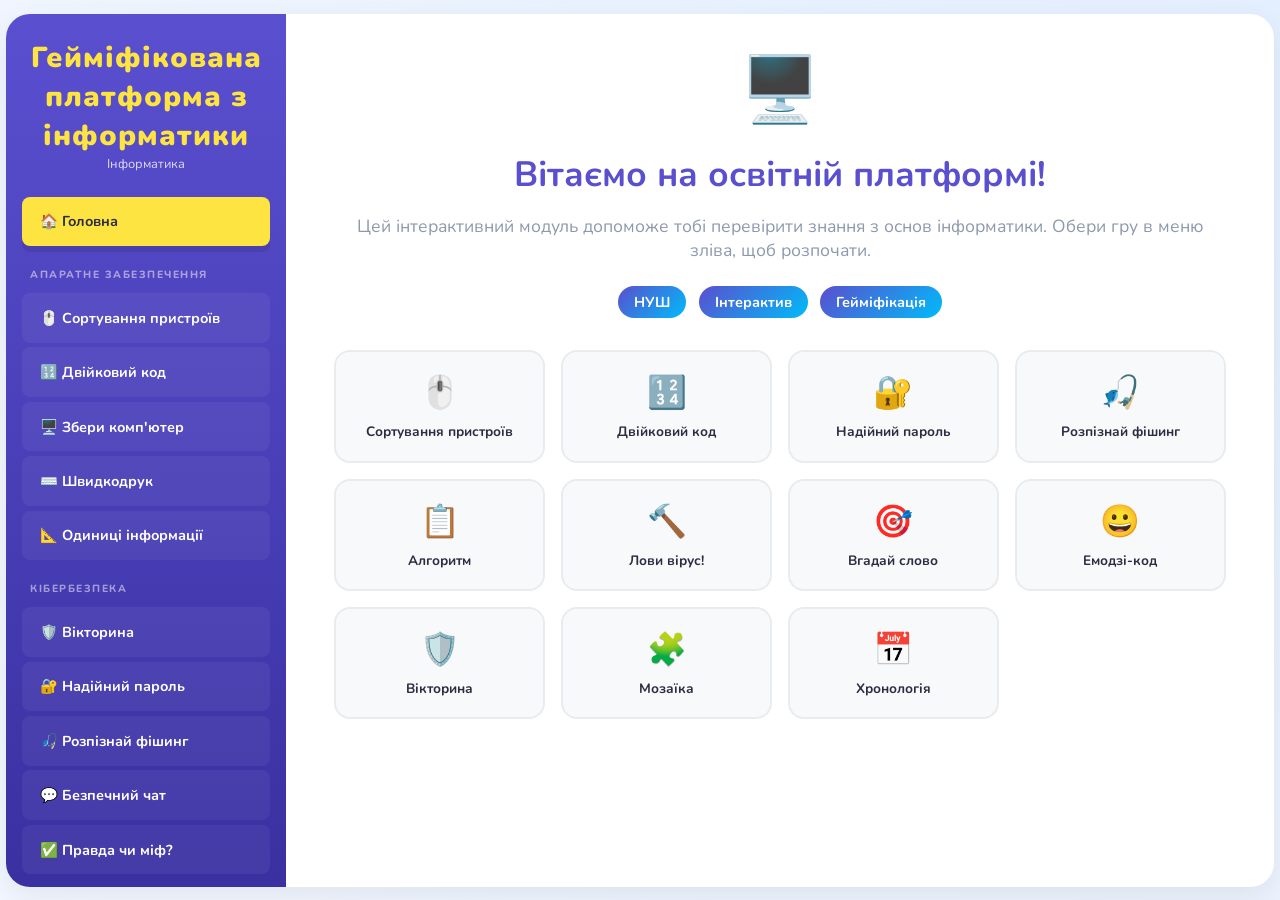
==== game-platform/index.html @ a74879a0 "Add files via upload" ====
<!DOCTYPE html>
<html lang="uk">
<head>
    <meta charset="UTF-8">
    <meta name="viewport" content="width=device-width, initial-scale=1.0">
    <title>CyberEd — Інформатика НУШ</title>
    <link href="https://fonts.googleapis.com/css2?family=Nunito:wght@400;600;700;800;900&display=swap" rel="stylesheet">
    <link rel="stylesheet" href="style.css">
</head>
<body>
    <div class="app-wrapper">
        <aside class="sidebar">
            <div class="branding">
                <h2>Гейміфікована платформа з інформатики</h2>
                <p>Інформатика</p>
            </div>
            <nav class="navigation-menu">
                <button class="nav-btn active" data-target="home-screen">🏠 Головна</button>
                <div class="nav-category">Апаратне забезпечення</div>
                <button class="nav-btn" data-target="game-drag-drop">🖱️ Сортування пристроїв</button>
                <button class="nav-btn" data-target="game-binary">🔢 Двійковий код</button>
                <button class="nav-btn" data-target="game-pc-builder">🖥️ Збери комп'ютер</button>
                <button class="nav-btn" data-target="game-speed-typer">⌨️ Швидкодрук</button>
                <button class="nav-btn" data-target="game-units">📐 Одиниці інформації</button>
                <div class="nav-category">Кібербезпека</div>
                <button class="nav-btn" data-target="game-quiz">🛡️ Вікторина</button>
                <button class="nav-btn" data-target="game-password">🔐 Надійний пароль</button>
                <button class="nav-btn" data-target="game-phishing">🎣 Розпізнай фішинг</button>
                <button class="nav-btn" data-target="game-safe-chat">💬 Безпечний чат</button>
                <button class="nav-btn" data-target="game-true-false">✅ Правда чи міф?</button>
                <div class="nav-category">Алгоритми та мережі</div>
                <button class="nav-btn" data-target="game-memory">🧩 Інформаційна мозаїка</button>
                <button class="nav-btn" data-target="game-algorithm">📋 Алгоритм кроків</button>
                <button class="nav-btn" data-target="game-flowchart">🔀 Блок-схема</button>
                <button class="nav-btn" data-target="game-network">🌐 Топологія мережі</button>
                <div class="nav-category">Різне</div>
                <button class="nav-btn" data-target="game-anagram">🔤 Анаграма</button>
                <button class="nav-btn" data-target="game-guess-image">🖼️ Вгадай по картинці</button>
                <button class="nav-btn" data-target="game-timeline">📅 Хронологія</button>
                <button class="nav-btn" data-target="game-hangman">🎯 Вгадай слово</button>
                <button class="nav-btn" data-target="game-emoji-decode">😀 Емодзі-код</button>
                <button class="nav-btn" data-target="game-whack">🔨 Лови вірус!</button>
            </nav>
        </aside>

        <main class="content-area">

            <!-- ГОЛОВНА -->
            <section id="home-screen" class="game-section active">
                <div class="hero-banner">
                    <div class="hero-icon">🖥️</div>
                    <h1>Вітаємо на освітній платформі!</h1>
                    <p>Цей інтерактивний модуль допоможе тобі перевірити знання з основ інформатики. Обери гру в меню зліва, щоб розпочати.</p>
                    <div class="tags-container">
                        <span class="tech-tag">НУШ</span>
                        <span class="tech-tag">Інтерактив</span>
                        <span class="tech-tag">Гейміфікація</span>
                    </div>
                    <div class="home-grid">
                        <div class="home-card" onclick="navigateTo('game-drag-drop')">🖱️<span>Сортування пристроїв</span></div>
                        <div class="home-card" onclick="navigateTo('game-binary')">🔢<span>Двійковий код</span></div>
                        <div class="home-card" onclick="navigateTo('game-password')">🔐<span>Надійний пароль</span></div>
                        <div class="home-card" onclick="navigateTo('game-phishing')">🎣<span>Розпізнай фішинг</span></div>
                        <div class="home-card" onclick="navigateTo('game-algorithm')">📋<span>Алгоритм</span></div>
                        <div class="home-card" onclick="navigateTo('game-whack')">🔨<span>Лови вірус!</span></div>
                        <div class="home-card" onclick="navigateTo('game-hangman')">🎯<span>Вгадай слово</span></div>
                        <div class="home-card" onclick="navigateTo('game-emoji-decode')">😀<span>Емодзі-код</span></div>
                        <div class="home-card" onclick="navigateTo('game-quiz')">🛡️<span>Вікторина</span></div>
                        <div class="home-card" onclick="navigateTo('game-memory')">🧩<span>Мозаїка</span></div>
                        <div class="home-card" onclick="navigateTo('game-timeline')">📅<span>Хронологія</span></div>
                    </div>
                </div>
            </section>

            <!-- ГРА 1: Drag and Drop -->
            <section id="game-drag-drop" class="game-section">
                <header class="section-header">
                    <h2>🖱️ Сортування пристроїв</h2>
                    <p>Перетягни пристрій у відповідну категорію: введення чи виведення даних.</p>
                </header>
                <div class="drag-workspace">
                    <div class="draggable-items-pool" id="items-pool"></div>
                    <div class="drop-zones-container">
                        <div class="drop-zone" id="input-devices" data-category="input">
                            <h3>📥 Пристрої введення</h3>
                            <div class="drop-target-area"></div>
                        </div>
                        <div class="drop-zone" id="output-devices" data-category="output">
                            <h3>📤 Пристрої виведення</h3>
                            <div class="drop-target-area"></div>
                        </div>
                    </div>
                </div>
                <button id="btn-restart-drag" class="primary-btn">🔄 Почати спочатку</button>
            </section>

            <!-- ГРА 2: Вікторина -->
            <section id="game-quiz" class="game-section">
                <header class="section-header">
                    <h2>🛡️ Кібербезпека та мережевий етикет</h2>
                    <p>Прочитай запитання та обери єдиний правильний варіант відповіді.</p>
                </header>
                <div class="quiz-wrapper">
                    <div class="quiz-progress-bar"><div id="quiz-progress-fill"></div></div>
                    <div id="quiz-question-text" class="question-display"></div>
                    <div id="quiz-options-container" class="options-layout"></div>
                    <footer class="quiz-status-bar">
                        <span id="quiz-score-display">Правильних відповідей: 0 / 4</span>
                        <button id="btn-next-question" class="primary-btn hidden">Наступне →</button>
                    </footer>
                </div>
            </section>

            <!-- ГРА 3: Memory -->
            <section id="game-memory" class="game-section">
                <header class="section-header">
                    <h2>🧩 Інформаційна мозаїка</h2>
                    <p>Знайди логічну пару: поєднай технічний термін із його правильним визначенням.</p>
                </header>
                <div class="memory-grid" id="memory-game-board"></div>
                <footer class="memory-status-bar">
                    <span id="memory-moves-display">Кількість спроб: 0</span>
                    <button id="btn-restart-memory" class="primary-btn">🔀 Перемішати картки</button>
                </footer>
            </section>

            <!-- ГРА 4: Двійковий код -->
            <section id="game-binary" class="game-section">
                <header class="section-header">
                    <h2>🔢 Двійковий код</h2>
                    <p>Переведи число у двійкову систему! Клікай на біти щоб вмикати/вимикати їх.</p>
                </header>
                <div class="binary-game-wrapper">
                    <div class="binary-target-display">
                        Перетвори число <span id="binary-target-num" class="binary-target-value">0</span> у двійковий код:
                    </div>
                    <div class="binary-bits-row" id="binary-bits-row"></div>
                    <div class="binary-current-display">
                        Твоє число: <span id="binary-current-val">0</span>
                    </div>
                    <div id="binary-feedback" class="binary-feedback hidden"></div>
                    <div class="binary-score-row">
                        <span id="binary-score">Рахунок: 0 / 0</span>
                        <button id="btn-check-binary" class="primary-btn">✔ Перевірити</button>
                        <button id="btn-next-binary" class="primary-btn hidden">Наступне →</button>
                    </div>
                </div>
            </section>

            <!-- ГРА 5: Збери ПК -->
            <section id="game-pc-builder" class="game-section">
                <header class="section-header">
                    <h2>🖥️ Збери комп'ютер</h2>
                    <p>Перетягни компоненти у правильні слоти системного блоку.</p>
                </header>
                <div class="pc-builder-wrapper">
                    <div class="pc-parts-pool" id="pc-parts-pool"></div>
                    <div class="pc-case">
                        <div class="pc-case-title">🖥️ Системний блок</div>
                        <div class="pc-slots" id="pc-slots"></div>
                    </div>
                </div>
                <div id="pc-feedback" class="pc-feedback"></div>
                <button id="btn-restart-pc" class="primary-btn">🔄 Скинути</button>
            </section>

            <!-- ГРА 6: Швидкодрук -->
            <section id="game-speed-typer" class="game-section">
                <header class="section-header">
                    <h2>⌨️ Швидкодрук</h2>
                    <p>Набери текст якнайшвидше! Тренуй навички клавіатурного введення.</p>
                </header>
                <div class="typer-wrapper">
                    <div class="typer-stats-row">
                        <div class="typer-stat"><div class="typer-stat-val" id="typer-wpm">0</div><div class="typer-stat-label">слів/хв</div></div>
                        <div class="typer-stat"><div class="typer-stat-val" id="typer-acc">100%</div><div class="typer-stat-label">точність</div></div>
                        <div class="typer-stat"><div class="typer-stat-val" id="typer-time">60</div><div class="typer-stat-label">секунд</div></div>
                    </div>
                    <div id="typer-text-display" class="typer-text-display"></div>
                    <input type="text" id="typer-input" class="typer-input" placeholder="Почни набирати тут..." autocomplete="off" spellcheck="false">
                    <button id="btn-start-typer" class="primary-btn">▶ Почати</button>
                </div>
            </section>

            <!-- ГРА 7: Одиниці інформації -->
            <section id="game-units" class="game-section">
                <header class="section-header">
                    <h2>📐 Одиниці інформації</h2>
                    <p>Вибери правильну відповідь для кожного питання про байти та біти.</p>
                </header>
                <div class="units-wrapper">
                    <div id="units-question" class="question-display"></div>
                    <div id="units-options" class="options-layout"></div>
                    <div class="units-score-row">
                        <span id="units-score">0 / 0</span>
                        <button id="btn-next-units" class="primary-btn hidden">Далі →</button>
                    </div>
                </div>
            </section>

            <!-- ГРА 8: Надійний пароль -->
            <section id="game-password" class="game-section">
                <header class="section-header">
                    <h2>🔐 Надійний пароль</h2>
                    <p>Перевір наскільки надійний пароль і навчись створювати безпечні паролі!</p>
                </header>
                <div class="password-wrapper">
                    <div class="password-input-row">
                        <input type="password" id="password-input" class="password-field" placeholder="Введи пароль для перевірки..." autocomplete="off">
                        <button id="btn-toggle-pass" class="icon-btn">👁️</button>
                    </div>
                    <div class="password-strength-bar"><div id="pass-strength-fill"></div></div>
                    <div id="pass-strength-label" class="pass-strength-label">Введи пароль</div>
                    <div class="password-criteria">
                        <div class="criteria-item" id="crit-length">❌ Мінімум 8 символів</div>
                        <div class="criteria-item" id="crit-upper">❌ Велика літера (A-Z)</div>
                        <div class="criteria-item" id="crit-lower">❌ Мала літера (a-z)</div>
                        <div class="criteria-item" id="crit-digit">❌ Цифра (0-9)</div>
                        <div class="criteria-item" id="crit-special">❌ Спецсимвол (!@#$...)</div>
                    </div>
                    <button id="btn-gen-pass" class="primary-btn">✨ Згенерувати надійний пароль</button>
                    <div id="gen-pass-display" class="gen-pass-display hidden"></div>
                </div>
            </section>

            <!-- ГРА 9: Розпізнай фішинг -->
            <section id="game-phishing" class="game-section">
                <header class="section-header">
                    <h2>🎣 Розпізнай фішинг</h2>
                    <p>Перед тобою листи та повідомлення. Визнач — це безпечно чи фішинг?</p>
                </header>
                <div class="phishing-wrapper">
                    <div class="phishing-email-card" id="phishing-card">
                        <div class="email-header-ui">
                            <div class="email-from" id="phishing-from"></div>
                            <div class="email-subject" id="phishing-subject"></div>
                        </div>
                        <div class="email-body" id="phishing-body"></div>
                    </div>
                    <div class="phishing-buttons">
                        <button class="phishing-btn safe-btn" id="btn-safe">✅ Безпечно</button>
                        <button class="phishing-btn danger-btn" id="btn-phishing-pick">🎣 Фішинг!</button>
                    </div>
                    <div id="phishing-explanation" class="phishing-explanation hidden"></div>
                    <div class="phishing-score-row">
                        <span id="phishing-score">Рахунок: 0 / 0</span>
                        <button id="btn-next-phishing" class="primary-btn hidden">Наступне →</button>
                    </div>
                </div>
            </section>

            <!-- ГРА 10: Безпечний чат -->
            <section id="game-safe-chat" class="game-section">
                <header class="section-header">
                    <h2>💬 Безпечний чат</h2>
                    <p>Незнайомець пише тобі в чаті. Обери правильну відповідь!</p>
                </header>
                <div class="chat-wrapper">
                    <div class="chat-window" id="chat-window"></div>
                    <div id="chat-options" class="chat-options"></div>
                    <div id="chat-feedback" class="chat-feedback hidden"></div>
                    <div class="chat-score-row">
                        <span id="chat-score">Рахунок: 0 / 0</span>
                        <button id="btn-next-chat" class="primary-btn hidden">Далі →</button>
                    </div>
                </div>
            </section>

            <!-- ГРА 11: Правда чи міф -->
            <section id="game-true-false" class="game-section">
                <header class="section-header">
                    <h2>✅ Правда чи міф?</h2>
                    <p>Визнач — це правдиве твердження чи міф про інформатику та інтернет?</p>
                </header>
                <div class="tf-wrapper">
                    <div id="tf-card" class="tf-card">
                        <div id="tf-statement" class="tf-statement"></div>
                    </div>
                    <div class="tf-buttons">
                        <button class="tf-btn truth-btn" id="btn-truth">✅ Правда</button>
                        <button class="tf-btn myth-btn" id="btn-myth">❌ Міф</button>
                    </div>
                    <div id="tf-explanation" class="tf-explanation hidden"></div>
                    <div class="tf-score-row">
                        <span id="tf-score">0 / 0</span>
                        <button id="btn-next-tf" class="primary-btn hidden">Далі →</button>
                    </div>
                </div>
            </section>

            <!-- ГРА 12: Алгоритм кроків -->
            <section id="game-algorithm" class="game-section">
                <header class="section-header">
                    <h2>📋 Алгоритм кроків</h2>
                    <p>Розстав кроки алгоритму у правильному порядку перетягуванням.</p>
                </header>
                <div class="algo-wrapper">
                    <div id="algo-task" class="algo-task"></div>
                    <div id="algo-steps-list" class="algo-steps-list"></div>
                    <div id="algo-feedback" class="algo-feedback hidden"></div>
                    <div class="algo-btn-row">
                        <button id="btn-check-algo" class="primary-btn">🔍 Перевірити</button>
                        <button id="btn-next-algo" class="primary-btn hidden">Далі →</button>
                    </div>
                    <span id="algo-score">Рахунок: 0 / 0</span>
                </div>
            </section>

            <!-- ГРА 13: Блок-схема -->
            <section id="game-flowchart" class="game-section">
                <header class="section-header">
                    <h2>🔀 Блок-схема</h2>
                    <p>Вибери правильну назву для кожного символу блок-схеми.</p>
                </header>
                <div class="flowchart-wrapper">
                    <div id="flowchart-shape-display" class="flowchart-shape-display"></div>
                    <div id="flowchart-options" class="options-layout" style="max-width:600px;margin:0 auto;"></div>
                    <div class="flowchart-score-row">
                        <span id="flowchart-score">0 / 0</span>
                        <button id="btn-next-flowchart" class="primary-btn hidden">Далі →</button>
                    </div>
                </div>
            </section>

            <!-- ГРА 14: Топологія мережі -->
            <section id="game-network" class="game-section">
                <header class="section-header">
                    <h2>🌐 Топологія мережі</h2>
                    <p>Вгадай тип мережевої топології за малюнком.</p>
                </header>
                <div class="network-wrapper">
                    <canvas id="network-canvas" class="network-canvas" width="500" height="280"></canvas>
                    <div id="network-options" class="options-layout" style="max-width:500px;margin:1rem auto;"></div>
                    <div class="network-score-row">
                        <span id="network-score">0 / 0</span>
                        <button id="btn-next-network" class="primary-btn hidden">Далі →</button>
                    </div>
                </div>
            </section>
            <!-- ГРА 17: Анаграма -->
            <section id="game-anagram" class="game-section">
                <header class="section-header">
                    <h2>🔤 Анаграма</h2>
                    <p>Переставте літери щоб утворити правильний термін з інформатики!</p>
                </header>
                <div class="anagram-wrapper">
                    <div id="anagram-hint" class="anagram-hint"></div>
                    <div id="anagram-scrambled" class="anagram-scrambled"></div>
                    <input type="text" id="anagram-input" class="anagram-input" placeholder="Твоя відповідь..." autocomplete="off">
                    <div id="anagram-feedback" class="anagram-feedback hidden"></div>
                    <div class="anagram-btn-row">
                        <button id="btn-check-anagram" class="primary-btn">✔ Перевірити</button>
                        <button id="btn-hint-anagram" class="secondary-btn">💡 Підказка</button>
                        <button id="btn-next-anagram" class="primary-btn hidden">Далі →</button>
                    </div>
                    <span id="anagram-score">Рахунок: 0 / 0</span>
                </div>
            </section>

            <!-- ГРА 18: Вгадай по картинці -->
            <section id="game-guess-image" class="game-section">
                <header class="section-header">
                    <h2>🖼️ Вгадай по картинці</h2>
                    <p>Що зображено? Вибери правильну відповідь!</p>
                </header>
                <div class="guess-image-wrapper">
                    <div id="guess-image-display" class="guess-image-display"></div>
                    <div id="guess-image-options" class="options-layout" style="max-width:600px;margin:1rem auto;"></div>
                    <div id="guess-image-feedback" class="guess-image-feedback hidden"></div>
                    <div class="guess-image-score-row">
                        <span id="guess-image-score">0 / 0</span>
                        <button id="btn-next-guess" class="primary-btn hidden">Далі →</button>
                    </div>
                </div>
            </section>

            <!-- ГРА 19: Хронологія -->
            <section id="game-timeline" class="game-section">
                <header class="section-header">
                    <h2>📅 Хронологія технологій</h2>
                    <p>Розстав технологічні винаходи у хронологічному порядку перетягуванням.</p>
                </header>
                <div class="timeline-wrapper">
                    <p class="timeline-instruction">Перетягни картки у правильний порядок (від найстарішого до найновішого):</p>
                    <div id="timeline-slots" class="timeline-slots"></div>
                    <div id="timeline-feedback" class="timeline-feedback hidden"></div>
                    <div class="timeline-btn-row">
                        <button id="btn-check-timeline" class="primary-btn">🔍 Перевірити</button>
                        <button id="btn-next-timeline" class="primary-btn hidden">Далі →</button>
                    </div>
                    <span id="timeline-score">0 / 0</span>
                </div>
            </section>

            <!-- ГРА 20: Вгадай слово (Hangman) -->
            <section id="game-hangman" class="game-section">
                <header class="section-header">
                    <h2>🎯 Вгадай слово</h2>
                    <p>Вгадай термін з інформатики, натискаючи літери. Маєш 6 спроб!</p>
                </header>
                <div class="hangman-wrapper">
                    <div class="hangman-layout">
                       
                        <div class="hangman-right">
                            <div id="hangman-hint" class="hangman-hint"></div>
                            <div id="hangman-word-display" class="hangman-word-display"></div>
                            <div class="hangman-wrong-label">Невірні літери:</div>
                            <div id="hangman-wrong-letters" class="hangman-wrong-letters"></div>
                            <div id="hangman-keyboard" class="hangman-keyboard"></div>
                            <div id="hangman-status" class="hangman-status hidden"></div>
                            <button id="btn-next-hangman" class="primary-btn hidden">🔄 Нове слово</button>
                        </div>
                    </div>
                </div>
            </section>

            <!-- ГРА 21: Емодзі-код -->
            <section id="game-emoji-decode" class="game-section">
                <header class="section-header">
                    <h2>😀 Емодзі-код</h2>
                    <p>Кожне емодзі — це підказка. Вгадай термін з інформатики!</p>
                </header>
                <div class="emoji-wrapper">
                    <div id="emoji-display" class="emoji-display"></div>
                    <div id="emoji-options" class="options-layout" style="max-width:600px;margin:0 auto;"></div>
                    <div id="emoji-feedback" class="emoji-feedback hidden"></div>
                    <div class="emoji-score-row">
                        <span id="emoji-score">0 / 0</span>
                        <button id="btn-next-emoji" class="primary-btn hidden">Далі →</button>
                    </div>
                </div>
            </section>

            <!-- ГРА 22: Whack-a-Virus -->
            <section id="game-whack" class="game-section">
                <header class="section-header">
                    <h2>🔨 Лови вірус!</h2>
                    <p>Натискай на віруси якнайшвидше, але не чіпай корисні програми!</p>
                </header>
                <div class="whack-wrapper">
                    <div class="whack-stats">
                        <span>⏱ Час: <strong id="whack-time">30</strong>с</span>
                        <span>🎯 Рахунок: <strong id="whack-score">0</strong></span>
                        <span>❌ Промахи: <strong id="whack-misses">0</strong></span>
                    </div>
                    <div class="whack-grid" id="whack-grid"></div>
                    <button id="btn-start-whack" class="primary-btn">▶ Почати гру</button>
                    <div id="whack-result" class="whack-result hidden"></div>
                </div>
            </section>

        </main>
    </div>
    <script src="script.js"></script>
</body>
</html>
---- game-platform/style.css ----
/* =============================================
   БАЗОВІ ЗМІННІ ТА НАЛАШТУВАННЯ
   ============================================= */
:root {
    --color-primary: #5a4fcf;
    --color-secondary: #00bbf9;
    --color-accent: #fee440;
    --color-bg-main: #eef2f5;
    --color-bg-surface: #ffffff;
    --color-text-main: #2b2d42;
    --color-text-muted: #8d99ae;
    --color-success: #00f5d4;
    --color-error: #ff595e;
    --shadow-soft: 0 10px 30px rgba(0, 0, 0, 0.07);
    --shadow-btn: 0 6px 0 rgba(0, 0, 0, 0.1);
    --radius-lg: 24px;
    --radius-md: 16px;
    --radius-sm: 8px;
}

* { margin: 0; padding: 0; box-sizing: border-box; font-family: 'Nunito', sans-serif; }

body {
    background-color: var(--color-bg-main);
    color: var(--color-text-main);
    height: 100vh;
    display: flex;
    justify-content: center;
    align-items: center;
    background-image: radial-gradient(circle at top right, #e3eeff 0%, #f3f7ff 100%);
}

.app-wrapper {
    width: 99%;
    max-width: 1400px;
    height: 97vh;
    background: var(--color-bg-surface);
    border-radius: var(--radius-lg);
    box-shadow: var(--shadow-soft);
    display: flex;
    overflow: hidden;
}

/* =============================================
   SIDEBAR
   ============================================= */
.sidebar {
    width: 280px;
    min-width: 280px;
    background: linear-gradient(180deg, var(--color-primary) 0%, #3a30a1 100%);
    color: white;
    padding: 1.5rem 1rem;
    display: flex;
    flex-direction: column;
    overflow-y: auto;
}

.sidebar::-webkit-scrollbar { width: 4px; }
.sidebar::-webkit-scrollbar-track { background: rgba(255,255,255,0.05); }
.sidebar::-webkit-scrollbar-thumb { background: rgba(255,255,255,0.2); border-radius: 4px; }

.branding { text-align: center; margin-bottom: 1.5rem; }
.branding h2 { font-size: 1.8rem; font-weight: 900; letter-spacing: 1px; color: var(--color-accent); }
.branding p { font-size: 0.8rem; opacity: 0.8; }

.nav-category {
    font-size: 0.65rem;
    font-weight: 800;
    text-transform: uppercase;
    letter-spacing: 1.5px;
    opacity: 0.5;
    margin: 1rem 0 0.4rem 0.5rem;
}

.navigation-menu { display: flex; flex-direction: column; gap: 0.3rem; }

.nav-btn {
    background: rgba(255,255,255,0.05);
    border: 2px solid transparent;
    padding: 0.8rem 1rem;
    border-radius: var(--radius-sm);
    color: white;
    font-size: 0.9rem;
    font-weight: 700;
    cursor: pointer;
    text-align: left;
    transition: all 0.2s ease;
}

.nav-btn:hover { background: rgba(255,255,255,0.12); transform: translateX(4px); }
.nav-btn.active { background: var(--color-accent); color: var(--color-text-main); box-shadow: var(--shadow-btn); }

/* =============================================
   CONTENT AREA
   ============================================= */
.content-area {
    flex: 1;
    padding: 2rem 3rem;
    overflow-y: auto;
}

.game-section { display: none; animation: slideUpFade 0.4s ease forwards; }
.game-section.active { display: block; }

@keyframes slideUpFade {
    0% { opacity: 0; transform: translateY(16px); }
    100% { opacity: 1; transform: translateY(0); }
}

.section-header { text-align: center; margin-bottom: 2rem; }
.section-header h2 { font-size: 2rem; color: var(--color-primary); }
.section-header p { color: var(--color-text-muted); font-size: 1rem; margin-top: 0.4rem; }

/* =============================================
   КНОПКИ
   ============================================= */
.primary-btn {
    background: var(--color-primary);
    color: white;
    border: none;
    padding: 0.9rem 2rem;
    border-radius: var(--radius-md);
    font-size: 1rem;
    font-weight: 700;
    cursor: pointer;
    transition: transform 0.1s, box-shadow 0.1s;
    box-shadow: 0 5px 0 #3a30a1;
    display: inline-block;
    margin: 1rem 0.5rem 0;
}
.primary-btn:active { transform: translateY(5px); box-shadow: 0 0 0 #3a30a1; }
.primary-btn:hover { opacity: 0.9; }

.secondary-btn {
    background: #f1f3f5;
    color: var(--color-text-main);
    border: 2px solid #dee2e6;
    padding: 0.9rem 2rem;
    border-radius: var(--radius-md);
    font-size: 1rem;
    font-weight: 700;
    cursor: pointer;
    transition: all 0.2s;
    display: inline-block;
    margin: 1rem 0.5rem 0;
}
.secondary-btn:hover { background: #e9ecef; }

.icon-btn {
    background: #f1f3f5;
    border: 2px solid #dee2e6;
    padding: 0.6rem 1rem;
    border-radius: var(--radius-sm);
    cursor: pointer;
    font-size: 1.2rem;
    transition: all 0.2s;
}
.icon-btn:hover { background: #e9ecef; }

.hidden { display: none !important; }

/* =============================================
   ГОЛОВНА СТОРІНКА
   ============================================= */
.hero-banner { text-align: center; max-width: 900px; margin: 0 auto; }
.hero-icon { font-size: 4rem; margin-bottom: 1rem; }
.hero-banner h1 { font-size: 2.2rem; color: var(--color-primary); margin-bottom: 1rem; }
.hero-banner p { color: var(--color-text-muted); font-size: 1.1rem; margin-bottom: 1.5rem; }

.tags-container { display: flex; gap: 0.8rem; justify-content: center; flex-wrap: wrap; margin-bottom: 2rem; }
.tech-tag {
    background: linear-gradient(135deg, var(--color-primary), var(--color-secondary));
    color: white;
    padding: 0.4rem 1rem;
    border-radius: 20px;
    font-size: 0.9rem;
    font-weight: 700;
}

.home-grid {
    display: grid;
    grid-template-columns: repeat(4, 1fr);
    gap: 1rem;
    margin-top: 1.5rem;
}

.home-card {
    background: #f8f9fa;
    border: 2px solid #e9ecef;
    border-radius: var(--radius-md);
    padding: 1.2rem 1rem;
    cursor: pointer;
    display: flex;
    flex-direction: column;
    align-items: center;
    gap: 0.5rem;
    font-size: 2rem;
    font-weight: 700;
    transition: all 0.2s;
    color: var(--color-text-main);
}
.home-card span { font-size: 0.85rem; text-align: center; }
.home-card:hover { border-color: var(--color-primary); background: #f0eeff; transform: translateY(-3px); box-shadow: var(--shadow-soft); }

/* =============================================
   ГРА 1: DRAG AND DROP
   ============================================= */
.draggable-items-pool {
    display: flex; flex-wrap: wrap; gap: 0.8rem; justify-content: center;
    background: #f8f9fa; padding: 1.2rem; border-radius: var(--radius-md);
    border: 2px dashed #ced4da; min-height: 80px; margin-bottom: 1.5rem;
}

.draggable-item {
    background: white; border: 2px solid var(--color-secondary);
    color: var(--color-text-main); padding: 0.7rem 1.2rem;
    border-radius: var(--radius-sm); font-weight: 700; cursor: grab;
    box-shadow: 0 3px 6px rgba(0,0,0,0.05); transition: transform 0.2s, box-shadow 0.2s;
    user-select: none;
}
.draggable-item:active { cursor: grabbing; transform: scale(0.95); }

.drop-zones-container { display: grid; grid-template-columns: 1fr 1fr; gap: 1.5rem; }

.drop-zone {
    background: white; border-radius: var(--radius-md); padding: 1.2rem;
    box-shadow: var(--shadow-soft); text-align: center; border: 2px solid transparent;
    transition: border-color 0.3s;
}
.drop-zone h3 { color: var(--color-text-muted); margin-bottom: 0.8rem; font-size: 1rem; }

.drop-target-area {
    min-height: 160px; background: #f8f9fa; border-radius: var(--radius-sm);
    display: flex; flex-wrap: wrap; align-content: flex-start;
    gap: 0.6rem; padding: 0.8rem; transition: background 0.3s;
}
.drop-target-area.drag-over { background: rgba(0,187,249,0.1); border: 2px dashed var(--color-secondary); }

/* =============================================
   ГРА 2: ВІКТОРИНА
   ============================================= */
.quiz-wrapper {
    background: white; padding: 2.5rem; border-radius: var(--radius-md);
    box-shadow: var(--shadow-soft); max-width: 750px; margin: 0 auto;
}

.quiz-progress-bar {
    height: 8px; background: #f1f3f5; border-radius: 10px; margin-bottom: 2rem; overflow: hidden;
}
#quiz-progress-fill {
    height: 100%; background: linear-gradient(90deg, var(--color-primary), var(--color-secondary));
    border-radius: 10px; transition: width 0.5s ease; width: 0%;
}

.question-display { font-size: 1.4rem; font-weight: 800; margin-bottom: 1.8rem; text-align: center; line-height: 1.4; }

.options-layout { display: grid; grid-template-columns: 1fr; gap: 1rem; }

.quiz-option-btn {
    background: #f1f3f5; border: 2px solid #e9ecef; padding: 1rem 1.2rem;
    border-radius: var(--radius-sm); font-size: 1rem; font-weight: 600;
    text-align: left; cursor: pointer; transition: all 0.2s;
}
.quiz-option-btn:hover { background: #e9ecef; border-color: #dee2e6; }
.quiz-option-btn.correct-answer { background: var(--color-success); color: #004d40; border-color: #00bfa5; animation: pop 0.3s ease; }
.quiz-option-btn.wrong-answer { background: var(--color-error); color: white; border-color: #d32f2f; animation: shake 0.4s ease; }

@keyframes pop { 50% { transform: scale(1.02); } }
@keyframes shake {
    0%, 100% { transform: translateX(0); }
    25% { transform: translateX(-5px); }
    75% { transform: translateX(5px); }
}

.quiz-status-bar {
    display: flex; justify-content: space-between; align-items: center;
    margin-top: 2rem; padding-top: 1.5rem; border-top: 2px solid #f1f3f5;
    font-size: 1.1rem; font-weight: 700;
}

/* =============================================
   ГРА 3: MEMORY
   ============================================= */
.memory-grid {
    display: grid; grid-template-columns: repeat(4, 1fr);
    gap: 1.2rem; max-width: 860px; margin: 0 auto; perspective: 1200px;
}

.memory-card {
    height: 130px; position: relative; cursor: pointer;
    transform-style: preserve-3d; transition: transform 0.6s cubic-bezier(0.4,0,0.2,1);
}
.memory-card.is-flipped { transform: rotateY(180deg); }

.card-face {
    position: absolute; width: 100%; height: 100%; backface-visibility: hidden;
    border-radius: var(--radius-md); display: flex; justify-content: center;
    align-items: center; padding: 0.8rem; text-align: center;
    font-weight: 700; box-shadow: 0 4px 10px rgba(0,0,0,0.08);
}
.card-back { background: linear-gradient(135deg, var(--color-primary), var(--color-secondary)); color: white; font-size: 2rem; }
.card-front { background: white; color: var(--color-text-main); transform: rotateY(180deg); border: 3px solid var(--color-secondary); font-size: 1rem; line-height: 1.3; }

.memory-status-bar { text-align: center; margin-top: 2rem; font-size: 1.2rem; font-weight: 800; display: flex; justify-content: center; align-items: center; gap: 2rem; }

/* =============================================
   ГРА 4: ДВІЙКОВИЙ КОД
   ============================================= */
.binary-game-wrapper {
    background: white; padding: 2.5rem; border-radius: var(--radius-md);
    box-shadow: var(--shadow-soft); max-width: 700px; margin: 0 auto; text-align: center;
}

.binary-target-display { font-size: 1.2rem; font-weight: 700; margin-bottom: 2rem; color: var(--color-text-muted); }
.binary-target-value { font-size: 3rem; font-weight: 900; color: var(--color-primary); display: block; margin-top: 0.5rem; }

.binary-bits-row { display: flex; justify-content: center; gap: 1rem; margin-bottom: 1.5rem; flex-wrap: wrap; }

.binary-bit-col { display: flex; flex-direction: column; align-items: center; gap: 0.5rem; }

.binary-bit-label { font-size: 0.75rem; font-weight: 800; color: var(--color-text-muted); }

.binary-bit-btn {
    width: 60px; height: 60px; border-radius: var(--radius-sm);
    border: 3px solid #dee2e6; background: #f8f9fa;
    font-size: 1.5rem; font-weight: 900; cursor: pointer;
    transition: all 0.2s; color: var(--color-text-muted);
}
.binary-bit-btn.active {
    background: var(--color-primary); border-color: #3a30a1;
    color: white; box-shadow: 0 4px 0 #3a30a1;
}

.binary-current-display { font-size: 1.3rem; font-weight: 700; margin-bottom: 1rem; }
.binary-current-display span { color: var(--color-primary); font-size: 1.8rem; }

.binary-feedback {
    padding: 1rem 1.5rem; border-radius: var(--radius-sm);
    font-size: 1.1rem; font-weight: 700; margin-bottom: 1rem;
}
.binary-feedback.success { background: #e0fff8; color: #004d40; border: 2px solid var(--color-success); }
.binary-feedback.error { background: #fff0f0; color: #b71c1c; border: 2px solid var(--color-error); }

.binary-score-row { display: flex; justify-content: center; align-items: center; gap: 1rem; flex-wrap: wrap; margin-top: 1rem; font-weight: 700; font-size: 1.1rem; }

/* =============================================
   ГРА 5: ЗБЕРИ ПК
   ============================================= */
.pc-builder-wrapper {
    display: grid; grid-template-columns: 1fr 1fr; gap: 2rem; margin-bottom: 1.5rem;
}

.pc-parts-pool {
    background: #f8f9fa; border-radius: var(--radius-md);
    border: 2px dashed #ced4da; padding: 1.2rem;
    display: flex; flex-direction: column; gap: 0.7rem; min-height: 200px;
}
.pc-parts-pool h4 { color: var(--color-text-muted); font-size: 0.85rem; text-transform: uppercase; letter-spacing: 1px; margin-bottom: 0.5rem; }

.pc-part-item {
    background: white; border: 2px solid var(--color-secondary);
    padding: 0.7rem 1rem; border-radius: var(--radius-sm);
    font-weight: 700; cursor: grab; transition: all 0.2s;
    display: flex; align-items: center; gap: 0.5rem;
}
.pc-part-item:active { cursor: grabbing; opacity: 0.6; }

.pc-case {
    background: linear-gradient(135deg, #2b2d42, #3a3c57);
    border-radius: var(--radius-md); padding: 1.5rem; color: white;
    box-shadow: 0 8px 20px rgba(0,0,0,0.15);
}
.pc-case-title { text-align: center; font-weight: 800; font-size: 1.1rem; margin-bottom: 1rem; color: var(--color-accent); }

.pc-slots { display: flex; flex-direction: column; gap: 0.8rem; }

.pc-slot {
    background: rgba(255,255,255,0.08); border: 2px dashed rgba(255,255,255,0.25);
    border-radius: var(--radius-sm); padding: 0.8rem 1rem;
    min-height: 50px; display: flex; align-items: center; gap: 0.5rem;
    transition: all 0.3s; font-size: 0.9rem; color: rgba(255,255,255,0.5);
    font-weight: 600;
}
.pc-slot.drag-over { background: rgba(0,187,249,0.2); border-color: var(--color-secondary); }
.pc-slot.filled { background: rgba(0,245,212,0.15); border-color: var(--color-success); color: white; }
.pc-slot.wrong { background: rgba(255,89,94,0.2); border-color: var(--color-error); animation: shake 0.4s ease; }

.pc-feedback {
    text-align: center; font-size: 1.1rem; font-weight: 700;
    padding: 0.8rem; border-radius: var(--radius-sm); min-height: 40px;
}

/* =============================================
   ГРА 6: ШВИДКОДРУК
   ============================================= */
.typer-wrapper {
    background: white; padding: 2.5rem; border-radius: var(--radius-md);
    box-shadow: var(--shadow-soft); max-width: 750px; margin: 0 auto;
}

.typer-stats-row {
    display: grid; grid-template-columns: repeat(3, 1fr);
    gap: 1rem; margin-bottom: 2rem;
}
.typer-stat {
    background: #f8f9fa; border-radius: var(--radius-sm); padding: 1rem;
    text-align: center;
}
.typer-stat-val { font-size: 2rem; font-weight: 900; color: var(--color-primary); }
.typer-stat-label { font-size: 0.8rem; color: var(--color-text-muted); font-weight: 700; text-transform: uppercase; }

.typer-text-display {
    background: #f8f9fa; padding: 1.5rem; border-radius: var(--radius-sm);
    font-size: 1.2rem; line-height: 1.8; margin-bottom: 1rem; min-height: 80px;
    border: 2px solid #e9ecef; letter-spacing: 0.5px;
}
.typer-char { position: relative; }
.typer-char.correct { color: var(--color-primary); }
.typer-char.wrong { color: var(--color-error); text-decoration: underline; background: #fff0f0; }
.typer-char.current { background: var(--color-accent); border-radius: 2px; }

.typer-input {
    width: 100%; padding: 1rem 1.2rem; border: 2px solid #dee2e6;
    border-radius: var(--radius-sm); font-size: 1.1rem; font-family: 'Nunito', sans-serif;
    outline: none; transition: border-color 0.2s;
}
.typer-input:focus { border-color: var(--color-primary); }
.typer-input:disabled { background: #f8f9fa; }

/* =============================================
   ГРА 7: ОДИНИЦІ ІНФОРМАЦІЇ
   ============================================= */
.units-wrapper {
    background: white; padding: 2.5rem; border-radius: var(--radius-md);
    box-shadow: var(--shadow-soft); max-width: 700px; margin: 0 auto;
}
.units-score-row { display: flex; justify-content: space-between; align-items: center; margin-top: 2rem; padding-top: 1.5rem; border-top: 2px solid #f1f3f5; font-size: 1.1rem; font-weight: 700; }

/* =============================================
   ГРА 8: НАДІЙНИЙ ПАРОЛЬ
   ============================================= */
.password-wrapper {
    background: white; padding: 2.5rem; border-radius: var(--radius-md);
    box-shadow: var(--shadow-soft); max-width: 600px; margin: 0 auto;
}

.password-input-row { display: flex; gap: 0.5rem; margin-bottom: 1rem; }
.password-field {
    flex: 1; padding: 1rem 1.2rem; border: 2px solid #dee2e6;
    border-radius: var(--radius-sm); font-size: 1.1rem; font-family: 'Nunito', sans-serif;
    outline: none; transition: border-color 0.2s;
}
.password-field:focus { border-color: var(--color-primary); }

.password-strength-bar {
    height: 10px; background: #f1f3f5; border-radius: 10px; margin-bottom: 0.5rem; overflow: hidden;
}
#pass-strength-fill {
    height: 100%; width: 0%; border-radius: 10px;
    transition: width 0.4s ease, background 0.4s ease;
}

.pass-strength-label { font-weight: 700; font-size: 1rem; margin-bottom: 1.5rem; color: var(--color-text-muted); }

.password-criteria { display: flex; flex-direction: column; gap: 0.5rem; margin-bottom: 1.5rem; }
.criteria-item { font-size: 0.95rem; font-weight: 600; padding: 0.5rem 0.8rem; border-radius: var(--radius-sm); background: #f8f9fa; transition: all 0.3s; }
.criteria-item.met { background: #e0fff8; color: #004d40; }

.gen-pass-display {
    margin-top: 1rem; padding: 1rem 1.2rem; background: #f0eeff;
    border: 2px solid var(--color-primary); border-radius: var(--radius-sm);
    font-size: 1.2rem; font-weight: 700; text-align: center;
    letter-spacing: 1px; word-break: break-all; color: var(--color-primary);
}

/* =============================================
   ГРА 9: РОЗПІЗНАЙ ФІШИНГ
   ============================================= */
.phishing-wrapper { max-width: 700px; margin: 0 auto; }

.phishing-email-card {
    background: white; border-radius: var(--radius-md); box-shadow: var(--shadow-soft);
    overflow: hidden; margin-bottom: 1.5rem; border: 2px solid #e9ecef;
}

.email-header-ui {
    background: #f8f9fa; padding: 1rem 1.5rem; border-bottom: 2px solid #e9ecef;
}
.email-from { font-size: 0.85rem; color: var(--color-text-muted); font-weight: 600; margin-bottom: 0.3rem; }
.email-subject { font-size: 1.1rem; font-weight: 800; color: var(--color-text-main); }
.email-body { padding: 1.5rem; font-size: 1rem; line-height: 1.7; color: var(--color-text-main); }

.phishing-buttons { display: flex; gap: 1rem; justify-content: center; margin-bottom: 1rem; }
.phishing-btn {
    padding: 1rem 2rem; border-radius: var(--radius-md); border: none;
    font-size: 1.1rem; font-weight: 800; cursor: pointer; transition: all 0.2s;
    flex: 1; max-width: 220px;
}
.safe-btn { background: var(--color-success); color: #004d40; box-shadow: 0 5px 0 #00bfa5; }
.safe-btn:active { transform: translateY(5px); box-shadow: none; }
.danger-btn { background: var(--color-error); color: white; box-shadow: 0 5px 0 #b71c1c; }
.danger-btn:active { transform: translateY(5px); box-shadow: none; }

.phishing-explanation {
    padding: 1rem 1.5rem; border-radius: var(--radius-sm);
    font-size: 1rem; font-weight: 600; line-height: 1.5; margin-bottom: 1rem;
}
.phishing-explanation.correct { background: #e0fff8; border: 2px solid var(--color-success); color: #004d40; }
.phishing-explanation.wrong { background: #fff0f0; border: 2px solid var(--color-error); color: #b71c1c; }

.phishing-score-row { display: flex; justify-content: space-between; align-items: center; font-weight: 700; font-size: 1.1rem; }

/* =============================================
   ГРА 10: БЕЗПЕЧНИЙ ЧАТ
   ============================================= */
.chat-wrapper { max-width: 650px; margin: 0 auto; }

.chat-window {
    background: #f0f4f8; border-radius: var(--radius-md); padding: 1.5rem;
    min-height: 200px; margin-bottom: 1rem; display: flex;
    flex-direction: column; gap: 0.8rem; border: 2px solid #e9ecef;
}

.chat-msg {
    max-width: 75%; padding: 0.8rem 1.2rem; border-radius: 18px;
    font-size: 1rem; font-weight: 600; line-height: 1.4;
}
.chat-msg.stranger { background: white; border-radius: 18px 18px 18px 4px; align-self: flex-start; box-shadow: 0 2px 6px rgba(0,0,0,0.08); }
.chat-msg.stranger::before { content: '👤 Незнайомець: '; font-size: 0.75rem; color: var(--color-text-muted); display: block; margin-bottom: 0.3rem; font-weight: 700; }

.chat-options { display: grid; grid-template-columns: 1fr; gap: 0.7rem; margin-bottom: 1rem; }
.chat-option-btn {
    background: white; border: 2px solid #e9ecef; padding: 0.9rem 1.2rem;
    border-radius: var(--radius-sm); font-size: 0.95rem; font-weight: 600;
    text-align: left; cursor: pointer; transition: all 0.2s;
}
.chat-option-btn:hover { border-color: var(--color-primary); background: #f0eeff; }
.chat-option-btn.correct-chat { background: #e0fff8; border-color: var(--color-success); color: #004d40; }
.chat-option-btn.wrong-chat { background: #fff0f0; border-color: var(--color-error); color: #b71c1c; }

.chat-feedback {
    padding: 0.8rem 1.2rem; border-radius: var(--radius-sm);
    font-size: 0.95rem; font-weight: 600; margin-bottom: 0.8rem;
}
.chat-feedback.ok { background: #e0fff8; border: 2px solid var(--color-success); color: #004d40; }
.chat-feedback.bad { background: #fff0f0; border: 2px solid var(--color-error); color: #b71c1c; }

.chat-score-row { display: flex; justify-content: space-between; align-items: center; font-weight: 700; font-size: 1.1rem; }

/* =============================================
   ГРА 11: ПРАВДА ЧИ МІФ
   ============================================= */
.tf-wrapper { max-width: 650px; margin: 0 auto; text-align: center; }

.tf-card {
    background: white; border-radius: var(--radius-md); padding: 3rem 2rem;
    box-shadow: var(--shadow-soft); margin-bottom: 2rem; border: 3px solid #e9ecef;
    transition: border-color 0.3s;
}
.tf-statement { font-size: 1.4rem; font-weight: 800; line-height: 1.5; color: var(--color-text-main); }

.tf-buttons { display: flex; gap: 1.5rem; justify-content: center; margin-bottom: 1.5rem; }
.tf-btn {
    padding: 1rem 2.5rem; border-radius: var(--radius-md); border: none;
    font-size: 1.1rem; font-weight: 800; cursor: pointer; transition: all 0.2s;
}
.truth-btn { background: var(--color-success); color: #004d40; box-shadow: 0 5px 0 #00bfa5; }
.truth-btn:active { transform: translateY(5px); box-shadow: none; }
.myth-btn { background: var(--color-error); color: white; box-shadow: 0 5px 0 #b71c1c; }
.myth-btn:active { transform: translateY(5px); box-shadow: none; }

.tf-explanation {
    padding: 1rem 1.5rem; border-radius: var(--radius-sm);
    font-size: 1rem; font-weight: 600; margin-bottom: 1rem;
    text-align: left;
}
.tf-explanation.correct { background: #e0fff8; border: 2px solid var(--color-success); color: #004d40; }
.tf-explanation.wrong { background: #fff0f0; border: 2px solid var(--color-error); color: #b71c1c; }

.tf-score-row { display: flex; justify-content: center; align-items: center; gap: 1.5rem; font-weight: 700; font-size: 1.1rem; }

/* =============================================
   ГРА 12: АЛГОРИТМ КРОКІВ
   ============================================= */
.algo-wrapper { max-width: 650px; margin: 0 auto; }

.algo-task {
    background: #f0eeff; border: 2px solid var(--color-primary); padding: 1rem 1.5rem;
    border-radius: var(--radius-sm); font-size: 1.1rem; font-weight: 700;
    margin-bottom: 1.5rem; text-align: center;
}

.algo-steps-list { display: flex; flex-direction: column; gap: 0.7rem; margin-bottom: 1.5rem; }

.algo-step {
    background: white; border: 2px solid #dee2e6; border-radius: var(--radius-sm);
    padding: 0.9rem 1.2rem; font-size: 1rem; font-weight: 600;
    cursor: grab; display: flex; align-items: center; gap: 1rem;
    transition: all 0.2s; box-shadow: 0 2px 6px rgba(0,0,0,0.04);
}
.algo-step:active { cursor: grabbing; opacity: 0.7; }
.algo-step.drag-over-step { border-color: var(--color-primary); background: #f0eeff; }
.algo-step-num {
    background: var(--color-primary); color: white; width: 28px; height: 28px;
    border-radius: 50%; display: flex; align-items: center; justify-content: center;
    font-size: 0.85rem; font-weight: 800; flex-shrink: 0;
}

.algo-feedback {
    padding: 1rem 1.5rem; border-radius: var(--radius-sm);
    font-size: 1rem; font-weight: 600; margin-bottom: 1rem;
}
.algo-feedback.correct { background: #e0fff8; border: 2px solid var(--color-success); color: #004d40; }
.algo-feedback.wrong { background: #fff0f0; border: 2px solid var(--color-error); color: #b71c1c; }

.algo-btn-row { display: flex; gap: 1rem; align-items: center; }

/* =============================================
   ГРА 13: БЛОК-СХЕМА
   ============================================= */
.flowchart-wrapper { text-align: center; }

.flowchart-shape-display {
    display: flex; flex-direction: column; align-items: center;
    margin-bottom: 2rem; gap: 0.5rem;
}
.flowchart-shape-display p { color: var(--color-text-muted); font-size: 1rem; font-weight: 600; }

.flowchart-score-row { display: flex; justify-content: center; align-items: center; gap: 1.5rem; margin-top: 1.5rem; font-weight: 700; font-size: 1.1rem; }

/* SVG shapes for flowchart */
.fc-shape svg { filter: drop-shadow(0 4px 8px rgba(0,0,0,0.1)); }

/* =============================================
   ГРА 14: ТОПОЛОГІЯ МЕРЕЖІ
   ============================================= */
.network-wrapper { text-align: center; }

.network-canvas {
    background: white; border-radius: var(--radius-md);
    box-shadow: var(--shadow-soft); border: 2px solid #e9ecef;
    display: block; margin: 0 auto;
}

.network-score-row { display: flex; justify-content: center; align-items: center; gap: 1.5rem; margin-top: 1rem; font-weight: 700; font-size: 1.1rem; }

/* =============================================
   ГРА 15: ЗАПОВНИ КОД
   ============================================= */
.codefill-wrapper { max-width: 700px; margin: 0 auto; }

.codefill-description {
    background: #f0eeff; border-left: 4px solid var(--color-primary);
    padding: 1rem 1.5rem; border-radius: 0 var(--radius-sm) var(--radius-sm) 0;
    font-size: 1.05rem; font-weight: 600; margin-bottom: 1.5rem;
}

.codefill-code {
    background: #1e1e2e; color: #cdd6f4; padding: 1.5rem;
    border-radius: var(--radius-md); font-family: 'Courier New', monospace;
    font-size: 1rem; line-height: 1.8; margin-bottom: 1.5rem;
    white-space: pre; overflow-x: auto;
}

.codefill-blank {
    display: inline-block; background: rgba(254,228,64,0.3);
    border: 2px dashed var(--color-accent); border-radius: 4px;
    padding: 0 0.5rem; min-width: 80px; color: var(--color-accent);
    font-weight: 700; text-align: center;
}
.codefill-blank.filled { background: rgba(0,245,212,0.2); border-color: var(--color-success); color: var(--color-success); }

.codefill-options {
    display: flex; flex-wrap: wrap; gap: 0.8rem; justify-content: center; margin-bottom: 1rem;
}
.codefill-option-btn {
    background: white; border: 2px solid #dee2e6; padding: 0.7rem 1.5rem;
    border-radius: var(--radius-sm); font-size: 1rem; font-weight: 700;
    cursor: pointer; font-family: 'Courier New', monospace; transition: all 0.2s;
}
.codefill-option-btn:hover { border-color: var(--color-primary); background: #f0eeff; }
.codefill-option-btn.selected { background: var(--color-primary); color: white; border-color: #3a30a1; }

.codefill-feedback {
    padding: 0.8rem 1.2rem; border-radius: var(--radius-sm);
    font-size: 1rem; font-weight: 600; margin-bottom: 1rem;
}
.codefill-feedback.correct { background: #e0fff8; border: 2px solid var(--color-success); color: #004d40; }
.codefill-feedback.wrong { background: #fff0f0; border: 2px solid var(--color-error); color: #b71c1c; }

.codefill-score-row { display: flex; justify-content: space-between; align-items: center; font-weight: 700; font-size: 1.1rem; }

/* =============================================
   ГРА 16: КРОСВОРД
   ============================================= */
.crossword-wrapper { max-width: 900px; margin: 0 auto; }

.crossword-layout { display: grid; grid-template-columns: auto 1fr; gap: 2rem; margin-bottom: 1.5rem; align-items: start; }

.crossword-grid { display: grid; gap: 2px; }

.crossword-cell {
    width: 38px; height: 38px; position: relative;
}
.crossword-cell.black { background: var(--color-text-main); border-radius: 3px; }
.crossword-cell input {
    width: 100%; height: 100%; border: 2px solid #dee2e6; border-radius: 3px;
    text-align: center; font-size: 1rem; font-weight: 800; text-transform: uppercase;
    font-family: 'Nunito', sans-serif; outline: none; background: white;
    color: var(--color-text-main); cursor: pointer; transition: border-color 0.2s;
}
.crossword-cell input:focus { border-color: var(--color-primary); background: #f0eeff; }
.crossword-cell input.correct-cell { background: #e0fff8; border-color: var(--color-success); color: #004d40; }
.crossword-cell input.wrong-cell { background: #fff0f0; border-color: var(--color-error); color: #b71c1c; }

.cell-number {
    position: absolute; top: 1px; left: 2px; font-size: 0.55rem;
    font-weight: 800; color: var(--color-primary); pointer-events: none; z-index: 1;
}

.crossword-clues { display: flex; flex-direction: column; gap: 1.5rem; }
.clues-section h4 { font-size: 0.85rem; text-transform: uppercase; letter-spacing: 1px; color: var(--color-text-muted); margin-bottom: 0.7rem; font-weight: 800; }
.clue-item { font-size: 0.9rem; font-weight: 600; padding: 0.4rem 0; border-bottom: 1px solid #f1f3f5; line-height: 1.4; }
.clue-item strong { color: var(--color-primary); }

.crossword-btn-row { display: flex; gap: 1rem; justify-content: center; }
.crossword-result { margin-top: 1rem; padding: 1rem; border-radius: var(--radius-sm); text-align: center; font-size: 1.1rem; font-weight: 700; }
.crossword-result.correct { background: #e0fff8; color: #004d40; }
.crossword-result.partial { background: #fff8e1; color: #f57f17; }

/* =============================================
   ГРА 17: АНАГРАМА
   ============================================= */
.anagram-wrapper { max-width: 600px; margin: 0 auto; text-align: center; }

.anagram-hint {
    background: #f0eeff; border: 2px solid var(--color-primary); padding: 1rem;
    border-radius: var(--radius-sm); font-size: 1rem; font-weight: 600;
    margin-bottom: 1.5rem; color: var(--color-primary);
}

.anagram-scrambled {
    font-size: 2.5rem; font-weight: 900; letter-spacing: 8px;
    color: var(--color-text-main); margin-bottom: 2rem;
    padding: 1.5rem; background: white; border-radius: var(--radius-md);
    box-shadow: var(--shadow-soft); text-transform: uppercase;
}

.anagram-input {
    width: 100%; padding: 1rem 1.2rem; border: 2px solid #dee2e6;
    border-radius: var(--radius-sm); font-size: 1.2rem; font-family: 'Nunito', sans-serif;
    text-align: center; outline: none; transition: border-color 0.2s;
    font-weight: 700; text-transform: uppercase; margin-bottom: 1rem;
}
.anagram-input:focus { border-color: var(--color-primary); }

.anagram-feedback {
    padding: 0.8rem; border-radius: var(--radius-sm);
    font-size: 1rem; font-weight: 700; margin-bottom: 1rem;
}
.anagram-feedback.correct { background: #e0fff8; color: #004d40; border: 2px solid var(--color-success); }
.anagram-feedback.wrong { background: #fff0f0; color: #b71c1c; border: 2px solid var(--color-error); }

.anagram-btn-row { display: flex; gap: 0.5rem; justify-content: center; flex-wrap: wrap; margin-bottom: 1rem; }

/* =============================================
   ГРА 18: ВГАДАЙ ПО КАРТИНЦІ
   ============================================= */
.guess-image-wrapper { text-align: center; }

.guess-image-display {
    width: 220px; height: 220px; margin: 0 auto 1.5rem;
    background: white; border-radius: var(--radius-md); box-shadow: var(--shadow-soft);
    display: flex; align-items: center; justify-content: center;
    font-size: 7rem; border: 3px solid #e9ecef;
}

.guess-image-feedback {
    padding: 0.8rem 1.2rem; border-radius: var(--radius-sm);
    font-size: 1rem; font-weight: 600; margin: 0.8rem auto; max-width: 600px;
}
.guess-image-feedback.correct { background: #e0fff8; border: 2px solid var(--color-success); color: #004d40; }
.guess-image-feedback.wrong { background: #fff0f0; border: 2px solid var(--color-error); color: #b71c1c; }

.guess-image-score-row { display: flex; justify-content: center; align-items: center; gap: 1.5rem; font-weight: 700; font-size: 1.1rem; }

/* =============================================
   ГРА 19: ХРОНОЛОГІЯ
   ============================================= */
.timeline-wrapper { max-width: 700px; margin: 0 auto; }

.timeline-instruction { color: var(--color-text-muted); font-size: 1rem; font-weight: 600; margin-bottom: 1rem; text-align: center; }

.timeline-slots {
    display: flex; flex-direction: column; gap: 0.6rem;
    padding: 1.2rem; background: #f8f9fa; border-radius: var(--radius-md);
    border: 2px dashed #ced4da; margin-bottom: 1.5rem; min-height: 100px;
}

.timeline-item {
    background: white; border: 2px solid #dee2e6; border-radius: var(--radius-sm);
    padding: 0.9rem 1.2rem; font-size: 1rem; font-weight: 700;
    cursor: grab; display: flex; align-items: center; gap: 1rem;
    transition: all 0.2s; box-shadow: 0 2px 6px rgba(0,0,0,0.04);
}
.timeline-item:active { cursor: grabbing; opacity: 0.7; }
.timeline-item.drag-over-tl { border-color: var(--color-primary); background: #f0eeff; }

.timeline-item-year {
    background: var(--color-primary); color: white; padding: 0.3rem 0.7rem;
    border-radius: 6px; font-size: 0.85rem; font-weight: 800; flex-shrink: 0;
}

.timeline-feedback {
    padding: 1rem 1.5rem; border-radius: var(--radius-sm);
    font-size: 1rem; font-weight: 600; margin-bottom: 1rem;
}
.timeline-feedback.correct { background: #e0fff8; border: 2px solid var(--color-success); color: #004d40; }
.timeline-feedback.wrong { background: #fff0f0; border: 2px solid var(--color-error); color: #b71c1c; }

.timeline-btn-row { display: flex; gap: 1rem; align-items: center; justify-content: center; }

/* =============================================
   ГРА 20: HANGMAN
   ============================================= */
.hangman-wrapper { max-width: 800px; margin: 0 auto; }

.hangman-layout { display: grid; grid-template-columns: auto 1fr; gap: 2rem; align-items: start; }

.hangman-hint {
    background: #f0eeff; border: 2px solid var(--color-primary); padding: 0.7rem 1rem;
    border-radius: var(--radius-sm); font-size: 0.95rem; font-weight: 600;
    margin-bottom: 1rem; color: var(--color-primary);
}

.hangman-word-display {
    display: flex; gap: 0.5rem; flex-wrap: wrap; margin-bottom: 1rem; align-items: flex-end;
}
.hangman-letter-slot {
    width: 36px; height: 40px; border-bottom: 3px solid var(--color-text-main);
    display: flex; align-items: center; justify-content: center;
    font-size: 1.4rem; font-weight: 900; text-transform: uppercase;
    transition: all 0.3s;
}
.hangman-letter-slot.space { border-bottom: none; width: 20px; }

.hangman-wrong-label { font-size: 0.85rem; font-weight: 700; color: var(--color-text-muted); margin-bottom: 0.3rem; }
.hangman-wrong-letters { font-size: 1rem; font-weight: 700; color: var(--color-error); min-height: 28px; margin-bottom: 1rem; letter-spacing: 4px; }

.hangman-keyboard { display: flex; flex-wrap: wrap; gap: 0.3rem; max-width: 340px; margin-bottom: 1rem; }
.hm-key {
    width: 34px; height: 34px; border: 2px solid #dee2e6; border-radius: 6px;
    background: white; font-size: 0.85rem; font-weight: 800; cursor: pointer;
    transition: all 0.15s; display: flex; align-items: center; justify-content: center;
    text-transform: uppercase;
}
.hm-key:hover { background: #f0eeff; border-color: var(--color-primary); }
.hm-key.used-correct { background: var(--color-success); border-color: #00bfa5; color: #004d40; cursor: default; }
.hm-key.used-wrong { background: #f1f3f5; border-color: #dee2e6; color: #ced4da; cursor: default; }

.hm-part { transition: opacity 0.4s; }
.hm-part.hidden { display: none; }

.hangman-status {
    padding: 1rem; border-radius: var(--radius-sm); font-size: 1.1rem;
    font-weight: 800; text-align: center; margin-bottom: 0.8rem;
}
.hangman-status.won { background: #e0fff8; color: #004d40; border: 2px solid var(--color-success); }
.hangman-status.lost { background: #fff0f0; color: #b71c1c; border: 2px solid var(--color-error); }

/* =============================================
   ГРА 21: ЕМОДЗІ-КОД
   ============================================= */
.emoji-wrapper { text-align: center; }

.emoji-display {
    font-size: 4rem; margin-bottom: 2rem; padding: 1.5rem 2rem;
    background: white; border-radius: var(--radius-md); box-shadow: var(--shadow-soft);
    display: inline-block; letter-spacing: 1rem; border: 2px solid #e9ecef;
}

.emoji-feedback {
    padding: 0.8rem 1.2rem; border-radius: var(--radius-sm);
    font-size: 1rem; font-weight: 600; margin: 0.8rem auto; max-width: 600px;
}
.emoji-feedback.correct { background: #e0fff8; border: 2px solid var(--color-success); color: #004d40; }
.emoji-feedback.wrong { background: #fff0f0; border: 2px solid var(--color-error); color: #b71c1c; }

.emoji-score-row { display: flex; justify-content: center; align-items: center; gap: 1.5rem; margin-top: 1rem; font-weight: 700; font-size: 1.1rem; }

/* =============================================
   ГРА 22: WHACK-A-VIRUS
   ============================================= */
.whack-wrapper { text-align: center; max-width: 700px; margin: 0 auto; }

.whack-stats {
    display: flex; justify-content: center; gap: 2rem; margin-bottom: 1.5rem;
    font-size: 1.1rem; font-weight: 700;
}

.whack-grid {
    display: grid; grid-template-columns: repeat(4, 1fr);
    gap: 1rem; max-width: 580px; margin: 0 auto 1.5rem;
}

.whack-hole {
    background: #3a2a1a; border-radius: 50% 50% 40% 40%;
    height: 80px; position: relative; cursor: pointer;
    overflow: hidden; box-shadow: inset 0 8px 16px rgba(0,0,0,0.4);
    transition: background 0.2s;
}
.whack-hole:hover { background: #4a3a2a; }

.whack-item {
    position: absolute; bottom: -60px; left: 50%; transform: translateX(-50%);
    font-size: 2.5rem; transition: bottom 0.15s ease-out;
    cursor: pointer; user-select: none; line-height: 1;
}
.whack-item.visible { bottom: 5px; }
.whack-item.hit { bottom: 5px; transform: translateX(-50%) scale(1.3) rotate(20deg); opacity: 0; transition: all 0.2s; }

.whack-result {
    padding: 1.5rem; border-radius: var(--radius-md); margin-top: 1rem;
    font-size: 1.2rem; font-weight: 700;
    background: #f0eeff; border: 2px solid var(--color-primary); color: var(--color-primary);
}
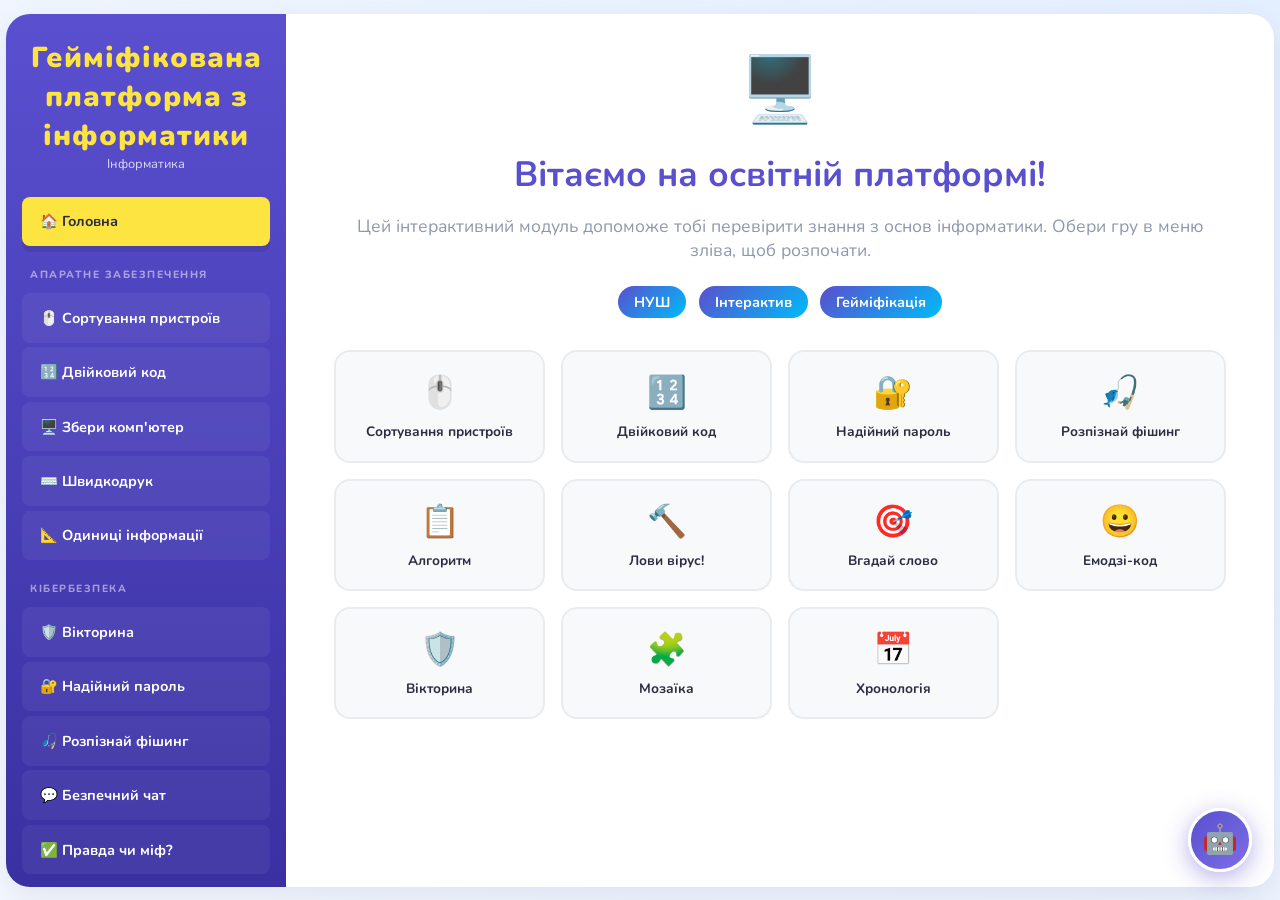
==== commit dfd974f0: "Add files via upload" ====
--- a/game-platform/index.html
+++ b/game-platform/index.html
@@ -40,6 +40,25 @@
                 <button class="nav-btn" data-target="game-hangman">🎯 Вгадай слово</button>
                 <button class="nav-btn" data-target="game-emoji-decode">😀 Емодзі-код</button>
                 <button class="nav-btn" data-target="game-whack">🔨 Лови вірус!</button>
+                <div class="nav-category">Нові ігри — Апаратне</div>
+                <button class="nav-btn" data-target="game-match-terms">🔗 З'єднай терміни</button>
+                <button class="nav-btn" data-target="game-hex-color">🎨 HEX-кольори</button>
+                <button class="nav-btn" data-target="game-storage-sort">🗂️ Типи пам'яті</button>
+                <button class="nav-btn" data-target="game-shortcuts">⌨️ Гарячі клавіші</button>
+                <button class="nav-btn" data-target="game-ports">🔌 Роз'єми та порти</button>
+                <div class="nav-category">Нові ігри — Безпека</div>
+                <button class="nav-btn" data-target="game-threat-sort">⚠️ Сортуй загрози</button>
+                <button class="nav-btn" data-target="game-privacy-quiz">🕵️ Приватність онлайн</button>
+                <button class="nav-btn" data-target="game-fix-password">🛠️ Виправ пароль</button>
+                <div class="nav-category">Нові ігри — Алгоритми</div>
+                <button class="nav-btn" data-target="game-debug">🐛 Знайди помилку</button>
+                <button class="nav-btn" data-target="game-sort-visual">📊 Алгоритм сортування</button>
+                <button class="nav-btn" data-target="game-logic-gates">⚡ Логічні вентилі</button>
+                <button class="nav-btn" data-target="game-variables">📦 Типи змінних</button>
+                <div class="nav-category">Нові ігри — Різне</div>
+                <button class="nav-btn" data-target="game-internet-abc">🌍 Інтернет-абетка</button>
+                <button class="nav-btn" data-target="game-decode-message">🔓 Розшифруй послання</button>
+                <button class="nav-btn" data-target="game-pixel-art">🖌️ Піксель-арт</button>
             </nav>
         </aside>
 
@@ -449,8 +468,577 @@
                 </div>
             </section>
 
+            <!-- ГРА 23: З'ЄДНАЙ ТЕРМІНИ -->
+            <section id="game-match-terms" class="game-section">
+                <header class="section-header">
+                    <h2>🔗 З'єднай терміни</h2>
+                    <p>Натисни на термін зліва, потім на відповідне визначення справа.</p>
+                </header>
+                <div class="match-wrapper">
+                    <div class="match-layout">
+                        <div class="match-col" id="match-left"></div>
+                        <div class="match-col" id="match-right"></div>
+                    </div>
+                    <div id="match-feedback" class="match-feedback hidden"></div>
+                    <div class="match-score-row">
+                        <span id="match-score">0 / 0</span>
+                        <button id="btn-restart-match" class="primary-btn">🔄 Нова гра</button>
+                    </div>
+                </div>
+            </section>
+
+            <!-- ГРА 24: HEX-КОЛЬОРИ -->
+            <section id="game-hex-color" class="game-section">
+                <header class="section-header">
+                    <h2>🎨 HEX-кольори</h2>
+                    <p>Визнач HEX-код за кольором або колір за HEX-кодом!</p>
+                </header>
+                <div class="hex-wrapper">
+                    <div id="hex-color-box" class="hex-color-box"></div>
+                    <div id="hex-question" class="question-display"></div>
+                    <div id="hex-options" class="options-layout" style="max-width:600px;margin:0 auto;"></div>
+                    <div id="hex-feedback" class="hex-feedback hidden"></div>
+                    <div class="hex-score-row">
+                        <span id="hex-score">0 / 0</span>
+                        <button id="btn-next-hex" class="primary-btn hidden">Далі →</button>
+                    </div>
+                </div>
+            </section>
+
+            <!-- ГРА 25: ТИПИ ПАМ'ЯТІ -->
+            <section id="game-storage-sort" class="game-section">
+                <header class="section-header">
+                    <h2>🗂️ Типи пам'яті</h2>
+                    <p>Перетягни пристрій у правильну категорію пам'яті.</p>
+                </header>
+                <div class="storage-wrapper">
+                    <div class="storage-pool" id="storage-pool"></div>
+                    <div class="storage-zones" id="storage-zones"></div>
+                </div>
+                <button id="btn-restart-storage" class="primary-btn">🔄 Спочатку</button>
+            </section>
+
+            <!-- ГРА 26: ГАРЯЧІ КЛАВІШІ -->
+            <section id="game-shortcuts" class="game-section">
+                <header class="section-header">
+                    <h2>⌨️ Гарячі клавіші</h2>
+                    <p>Яку дію виконує ця комбінація клавіш?</p>
+                </header>
+                <div class="shortcuts-wrapper">
+                    <div id="shortcut-display" class="shortcut-display"></div>
+                    <div id="shortcut-options" class="options-layout" style="max-width:600px;margin:0 auto;"></div>
+                    <div id="shortcut-feedback" class="shortcut-feedback hidden"></div>
+                    <div class="shortcut-score-row">
+                        <span id="shortcut-score">0 / 0</span>
+                        <button id="btn-next-shortcut" class="primary-btn hidden">Далі →</button>
+                    </div>
+                </div>
+            </section>
+
+            <!-- ГРА 27: РОЗ'ЄМИ ТА ПОРТИ -->
+            <section id="game-ports" class="game-section">
+                <header class="section-header">
+                    <h2>🔌 Роз'єми та порти</h2>
+                    <p>Визнач тип роз'єму за описом або малюнком.</p>
+                </header>
+                <div class="ports-wrapper">
+                    <div id="ports-image" class="ports-image"></div>
+                    <div id="ports-question" class="question-display"></div>
+                    <div id="ports-options" class="options-layout" style="max-width:600px;margin:0 auto;"></div>
+                    <div id="ports-feedback" class="ports-feedback hidden"></div>
+                    <div class="ports-score-row">
+                        <span id="ports-score">0 / 0</span>
+                        <button id="btn-next-ports" class="primary-btn hidden">Далі →</button>
+                    </div>
+                </div>
+            </section>
+
+            <!-- ГРА 28: СОРТУЙ ЗАГРОЗИ -->
+            <section id="game-threat-sort" class="game-section">
+                <header class="section-header">
+                    <h2>⚠️ Сортуй загрози</h2>
+                    <p>Перетягни кожну загрозу у правильну категорію кібератак.</p>
+                </header>
+                <div class="threat-workspace">
+                    <div class="threat-pool" id="threat-pool"></div>
+                    <div class="threat-zones" id="threat-zones"></div>
+                </div>
+                <button id="btn-restart-threat" class="primary-btn">🔄 Спочатку</button>
+            </section>
+
+            <!-- ГРА 29: ПРИВАТНІСТЬ ОНЛАЙН -->
+            <section id="game-privacy-quiz" class="game-section">
+                <header class="section-header">
+                    <h2>🕵️ Приватність онлайн</h2>
+                    <p>Що можна безпечно публікувати в інтернеті?</p>
+                </header>
+                <div class="privacy-wrapper">
+                    <div id="privacy-item" class="privacy-item-card"></div>
+                    <div class="privacy-buttons">
+                        <button class="privacy-btn safe-pub" id="btn-pub-safe">✅ Можна публікувати</button>
+                        <button class="privacy-btn danger-pub" id="btn-pub-danger">🚫 Не варто публікувати</button>
+                    </div>
+                    <div id="privacy-explanation" class="privacy-explanation hidden"></div>
+                    <div class="privacy-score-row">
+                        <span id="privacy-score">0 / 0</span>
+                        <button id="btn-next-privacy" class="primary-btn hidden">Далі →</button>
+                    </div>
+                </div>
+            </section>
+
+            <!-- ГРА 30: ВИПРАВ ПАРОЛЬ -->
+            <section id="game-fix-password" class="game-section">
+                <header class="section-header">
+                    <h2>🛠️ Виправ пароль</h2>
+                    <p>Обери варіант, який зробить пароль надійнішим.</p>
+                </header>
+                <div class="fix-pass-wrapper">
+                    <div id="fix-pass-question" class="fix-pass-question"></div>
+                    <div id="fix-pass-options" class="options-layout" style="max-width:600px;margin:0 auto;"></div>
+                    <div id="fix-pass-feedback" class="fix-pass-feedback hidden"></div>
+                    <div class="fix-pass-score-row">
+                        <span id="fix-pass-score">0 / 0</span>
+                        <button id="btn-next-fix-pass" class="primary-btn hidden">Далі →</button>
+                    </div>
+                </div>
+            </section>
+
+            <!-- ГРА 31: ЗНАЙДИ ПОМИЛКУ -->
+            <section id="game-debug" class="game-section">
+                <header class="section-header">
+                    <h2>🐛 Знайди помилку</h2>
+                    <p>У коді є помилка. Знайди рядок, де вона знаходиться!</p>
+                </header>
+                <div class="debug-wrapper">
+                    <div id="debug-task" class="debug-task"></div>
+                    <div id="debug-code" class="debug-code"></div>
+                    <div id="debug-feedback" class="debug-feedback hidden"></div>
+                    <div class="debug-score-row">
+                        <span id="debug-score">0 / 0</span>
+                        <button id="btn-next-debug" class="primary-btn hidden">Далі →</button>
+                    </div>
+                </div>
+            </section>
+
+            <!-- ГРА 32: АЛГОРИТМ СОРТУВАННЯ -->
+            <section id="game-sort-visual" class="game-section">
+                <header class="section-header">
+                    <h2>📊 Алгоритм сортування</h2>
+                    <p>Обери правильний наступний крок алгоритму бульбашкового сортування.</p>
+                </header>
+                <div class="sortvis-wrapper">
+                    <div id="sortvis-array" class="sortvis-array"></div>
+                    <div id="sortvis-question" class="question-display"></div>
+                    <div id="sortvis-options" class="options-layout" style="max-width:600px;margin:0 auto;"></div>
+                    <div id="sortvis-feedback" class="sortvis-feedback hidden"></div>
+                    <div class="sortvis-score-row">
+                        <span id="sortvis-score">0 / 0</span>
+                        <button id="btn-next-sortvis" class="primary-btn hidden">Далі →</button>
+                    </div>
+                </div>
+            </section>
+
+            <!-- ГРА 33: ЛОГІЧНІ ВЕНТИЛІ -->
+            <section id="game-logic-gates" class="game-section">
+                <header class="section-header">
+                    <h2>⚡ Логічні вентилі</h2>
+                    <p>Визнач результат логічної операції для вказаних вхідних значень.</p>
+                </header>
+                <div class="logic-wrapper">
+                    <div id="logic-gate-display" class="logic-gate-display"></div>
+                    <div id="logic-question" class="question-display"></div>
+                    <div id="logic-options" class="options-layout" style="max-width:400px;margin:0 auto;"></div>
+                    <div id="logic-feedback" class="logic-feedback hidden"></div>
+                    <div class="logic-score-row">
+                        <span id="logic-score">0 / 0</span>
+                        <button id="btn-next-logic" class="primary-btn hidden">Далі →</button>
+                    </div>
+                </div>
+            </section>
+
+            <!-- ГРА 34: ТИПИ ЗМІННИХ -->
+            <section id="game-variables" class="game-section">
+                <header class="section-header">
+                    <h2>📦 Типи змінних</h2>
+                    <p>Визнач тип даних для кожного значення змінної.</p>
+                </header>
+                <div class="vars-wrapper">
+                    <div id="vars-code" class="vars-code"></div>
+                    <div id="vars-options" class="options-layout" style="max-width:600px;margin:0 auto;"></div>
+                    <div id="vars-feedback" class="vars-feedback hidden"></div>
+                    <div class="vars-score-row">
+                        <span id="vars-score">0 / 0</span>
+                        <button id="btn-next-vars" class="primary-btn hidden">Далі →</button>
+                    </div>
+                </div>
+            </section>
+
+            <!-- ГРА 35: ІНТЕРНЕТ-АБЕТКА -->
+            <section id="game-internet-abc" class="game-section">
+                <header class="section-header">
+                    <h2>🌍 Інтернет-абетка</h2>
+                    <p>Розшифруй абревіатуру зі світу інтернету!</p>
+                </header>
+                <div class="iabc-wrapper">
+                    <div id="iabc-abbr" class="iabc-abbr"></div>
+                    <div id="iabc-options" class="options-layout" style="max-width:600px;margin:0 auto;"></div>
+                    <div id="iabc-feedback" class="iabc-feedback hidden"></div>
+                    <div class="iabc-score-row">
+                        <span id="iabc-score">0 / 0</span>
+                        <button id="btn-next-iabc" class="primary-btn hidden">Далі →</button>
+                    </div>
+                </div>
+            </section>
+
+            <!-- ГРА 36: РОЗШИФРУЙ ПОСЛАННЯ -->
+            <section id="game-decode-message" class="game-section">
+                <header class="section-header">
+                    <h2>🔓 Розшифруй послання</h2>
+                    <p>Шифр Цезаря: кожна літера алфавіта зсунута на кілька позицій. Розшифруй слово!</p>
+                </header>
+                <div class="decode-wrapper">
+                    <div id="decode-cipher-hint" class="decode-cipher-hint"></div>
+                    <div id="decode-encrypted" class="decode-encrypted"></div>
+                    <input type="text" id="decode-input" class="decode-input" placeholder="Твоя відповідь..." autocomplete="off">
+                    <div id="decode-feedback" class="decode-feedback hidden"></div>
+                    <div class="decode-btn-row">
+                        <button id="btn-check-decode" class="primary-btn">✔ Перевірити</button>
+                        <button id="btn-hint-decode" class="secondary-btn">💡 Підказка</button>
+                        <button id="btn-next-decode" class="primary-btn hidden">Далі →</button>
+                    </div>
+                    <span id="decode-score">0 / 0</span>
+                </div>
+            </section>
+
+            <!-- ГРА 37: ПІКСЕЛЬ-АРТ -->
+            <section id="game-pixel-art" class="game-section">
+                <header class="section-header">
+                    <h2>🖌️ Піксель-арт</h2>
+                    <p>Розфарбуй пікселі відповідно до бінарного коду: 1 = чорний, 0 = білий.</p>
+                </header>
+                <div class="pixel-wrapper">
+                    <div id="pixel-binary-code" class="pixel-binary-code"></div>
+                    <div id="pixel-grid" class="pixel-grid"></div>
+                    <div id="pixel-feedback" class="pixel-feedback hidden"></div>
+                    <div class="pixel-btn-row">
+                        <button id="btn-check-pixel" class="primary-btn">🔍 Перевірити</button>
+                        <button id="btn-next-pixel" class="primary-btn hidden">Далі →</button>
+                    </div>
+                    <span id="pixel-score">0 / 0</span>
+                </div>
+            </section>
+
         </main>
     </div>
     <script src="script.js"></script>
+
+    <!-- ===== ЧАТБОТ-ПОМІЧНИК ===== -->
+    <div id="chatbot-bubble" title="Відкрити помічника">
+        <span id="chatbot-bubble-icon">🤖</span>
+        <span id="chatbot-unread-badge" class="hidden">1</span>
+    </div>
+
+    <div id="chatbot-window" class="chatbot-hidden">
+        <div id="chatbot-header">
+            <div class="chatbot-header-info">
+                <span class="chatbot-avatar">🤖</span>
+                <div>
+                    <div class="chatbot-name">КіберПомічник</div>
+                    <div class="chatbot-status">● Онлайн</div>
+                </div>
+            </div>
+            <button id="chatbot-close-btn" title="Закрити">✕</button>
+        </div>
+        <div id="chatbot-messages"></div>
+        <div id="chatbot-suggestions"></div>
+        <div id="chatbot-input-area">
+            <input type="text" id="chatbot-input" placeholder="Запитай мене про будь-яку гру…" autocomplete="off" maxlength="300" />
+            <button id="chatbot-send-btn" title="Надіслати">➤</button>
+        </div>
+    </div>
+
+    <script>
+    // ===================================================
+    // CHATBOT — КіберПомічник (локальна база знань)
+    // ===================================================
+    (function() {
+
+        // ---- БАЗА ЗНАНЬ ----
+        const KB = [
+            // Привітання / загальне
+            { keys: ['привіт','вітаю','добрий','хелло','hello','hi','hey'], answer: '👋 Привіт! Радий бачити тебе тут!\nЯ КіберПомічник — знаю всі ігри цієї платформи. Запитай мене про будь-яку гру або тему з інформатики! 🚀' },
+            { keys: ['допоможи','допомога','help','що вмієш','що ти','як ти'], answer: '🤖 Я можу:\n• Пояснити правила будь-якої гри\n• Розповісти про теми інформатики\n• Дати підказку якщо застряг\n• Пояснити терміни\n\nПросто запитай — наприклад: "як грати у двійковий код?" або "що таке фішинг?"' },
+            { keys: ['список','ігри','всі ігри','які ігри'], answer: '🎮 На платформі є 35 ігор:\n\n📦 Апаратне: Сортування пристроїв, Двійковий код, Збери комп\'ютер, Швидкодрук, Одиниці інформації, З\'єднай терміни, HEX-кольори, Типи пам\'яті, Гарячі клавіші, Роз\'єми та порти\n\n🛡️ Безпека: Вікторина, Надійний пароль, Фішинг, Безпечний чат, Правда чи міф, Загрози, Приватність, Виправ пароль\n\n📋 Алгоритми: Мозаїка, Алгоритм, Блок-схема, Топологія, Знайди помилку, Сортування, Логічні вентилі, Типи змінних\n\n🎲 Різне: Анаграма, Вгадай картинку, Хронологія, Вгадай слово, Емодзі-код, Лови вірус, Інтернет-абетка, Шифр Цезаря, Піксель-арт' },
+
+            // ГРА: Сортування пристроїв
+            { keys: ['сортування пристроїв','drag','перетягни','введення виведення','input output','клавіатура монітор'], answer: '🖱️ Гра "Сортування пристроїв"\n\nПеретягни кожен пристрій у правильну колонку:\n\n📥 Введення (дані йдуть У комп\'ютер):\nКлавіатура, Миша, Мікрофон, Сканер, Веб-камера, Графічний планшет\n\n📤 Виведення (дані виходять З комп\'ютера):\nМонітор, Принтер, Навушники, Проектор\n\n💡 Підказка: запитай себе — "цей пристрій передає інформацію людині чи отримує від людини?"' },
+
+            // ГРА: Двійковий код
+            { keys: ['двійков','бінар','binary','0 і 1','нулі та одиниці'], answer: '🔢 Гра "Двійковий код"\n\nПозиції в двійковому числі (8 біт):\n128 | 64 | 32 | 16 | 8 | 4 | 2 | 1\n\nПриклад: 13 = 8+4+1 → 00001101\n\n💡 Алгоритм:\n1. Чи число ≥ 128? Якщо так — ставиш 1, віднімаєш 128\n2. Чи залишок ≥ 64? І так далі…\n\nСпробуй: яке двійкове число у 10? (відповідь: 00001010)' },
+
+            // ГРА: Збери комп'ютер
+            { keys: ['збери комп','збери пк','комп\'ютер збери','компоненти пк','материнська плата'], answer: '🖥️ Гра "Збери комп\'ютер"\n\nОбов\'язкові компоненти ПК:\n• 🧠 Процесор (CPU) — "мозок" комп\'ютера\n• 📋 Материнська плата — з\'єднує всі компоненти\n• 💾 ОЗП/RAM — оперативна пам\'ять\n• 💿 Накопичувач (SSD або HDD) — зберігає дані\n• ⚡ Блок живлення — подає струм\n• 📦 Корпус — захищає все всередині\n• 🎮 Відеокарта — виводить зображення\n\n💡 Підказка: без процесора і материнської плати ніщо не запрацює!' },
+
+            // ГРА: Одиниці інформації
+            { keys: ['одиниці інформації','байт','кілобайт','мегабайт','гігабайт','біт перевод','перевести байт'], answer: '📐 Одиниці інформації:\n\n1 байт = 8 біт\n1 Кілобайт (Кб) = 1024 байт\n1 Мегабайт (Мб) = 1024 Кб\n1 Гігабайт (Гб) = 1024 Мб\n1 Терабайт (Тб) = 1024 Гб\n\n💡 Запам\'ятай: завжди множиш або ділиш на 1024!\nПриклад: 2 Кб = 2 × 1024 = 2048 байт' },
+
+            // ГРА: Швидкодрук
+            { keys: ['швидкодрук','друк','typing','клавіатура швидк','слова набирай'], answer: '⌨️ Гра "Швидкодрук"\n\nТвоє завдання — якомога швидше та точніше набирати слова що з\'являються на екрані.\n\n💡 Поради:\n• Не дивись на клавіатуру — тренуй сліпий друк\n• Пальці тримай на "домашньому ряді": ФІВАПРОЛД\n• Спочатку точність, потім швидкість\n• Регулярна практика — ключ до успіху! 🎯' },
+
+            // ГРА: Вікторина кібербезпека
+            { keys: ['вікторина','quiz','кібербезпека питання','запитання безпека'], answer: '🛡️ Гра "Вікторина"\n\nЗапитання про кібербезпеку — обери єдину правильну відповідь.\n\n💡 Головні правила кібербезпеки:\n• Ніколи не давай паролі нікому\n• Підозрілі листи — не відкривай посилання\n• Надійний пароль: мін. 8 символів, великі+малі літери + цифри + символи\n• При булінгу — роби скріншот і повідомляй дорослим\n• Двофакторна автентифікація — завжди увімкни!' },
+
+            // ГРА: Надійний пароль
+            { keys: ['пароль','надійний пароль','password','виправ пароль'], answer: '🔐 Надійний пароль повинен мати:\n\n✅ Мінімум 8 символів (краще 12+)\n✅ Великі літери (A, B, C...)\n✅ Малі літери (a, b, c...)\n✅ Цифри (0-9)\n✅ Спеціальні символи (!@#$%)\n\n❌ Слабкі паролі: "12345", "qwerty", своє ім\'я, дата народження\n\n💡 Лайфхак: вигадай фразу і візьми перші літери!\n"Я люблю їсти піцу щоп\'ятниці!" → YlyiPSh!1' },
+
+            // ГРА: Фішинг
+            { keys: ['фішинг','phishing','розпізнай','підозрілий лист','шахрайство'], answer: '🎣 Гра "Розпізнай фішинг"\n\nЯк розпізнати фішинг?\n\n🚨 Ознаки небезпеки:\n• Вимагають пароль або особисті дані\n• Підозріле посилання (не збігається з реальним сайтом)\n• Незнайомий відправник\n• "Терміново!", "Ваш акаунт заблоковано!"\n• Граматичні помилки\n\n✅ Що робити:\n• НЕ клікати на посилання\n• НЕ вводити дані\n• Повідомити дорослим або в службу підтримки\n\n💡 Правило: банки НІКОЛИ не просять пароль через лист!' },
+
+            // ГРА: Безпечний чат
+            { keys: ['безпечний чат','незнайомець','онлайн спілкування','chat'], answer: '💬 Гра "Безпечний чат"\n\nПравила спілкування з незнайомцями онлайн:\n\n❌ НІКОЛИ не повідомляй:\n• Своє справжнє ім\'я та прізвище\n• Адресу, школу, місце проживання\n• Номер телефону\n• Паролі та дані карток\n• Де ти знаходишся зараз\n\n✅ ЗАВЖДИ:\n• Повідомляй дорослим про підозрілі розмови\n• Блокуй, якщо хтось тебе ображає\n• Зустрічатися з онлайн-знайомими — тільки з батьками!' },
+
+            // ГРА: Правда чи міф
+            { keys: ['правда чи міф','міф факт','true false'], answer: '✅ Гра "Правда чи міф?"\n\nПеревір своє знання фактів про кібербезпеку!\n\n💡 Корисні факти:\n✅ ПРАВДА: Антивірус не захищає на 100%\n✅ ПРАВДА: Публічний Wi-Fi може бути небезпечним\n✅ ПРАВДА: Регулярне оновлення ПЗ підвищує безпеку\n❌ МІФ: "Мене ніхто не зламає — я звичайний користувач"\n❌ МІФ: "Безкоштовний антивірус — зайва річ"\n❌ МІФ: "Пароль 123456 — нормальний, якщо нікому не казати"' },
+
+            // ГРА: Мозаїка (пари)
+            { keys: ['мозаїк','пари','memory','знайди пари','терміни визначення'], answer: '🧩 Гра "Інформаційна мозаїка"\n\nЗнайди пари: термін ↔ визначення. Клікай по картках та шукай збіги!\n\n💡 Корисні пари:\n• Процесор ↔ обробляє дані\n• ОЗП ↔ тимчасова пам\'ять\n• ОС ↔ керує комп\'ютером\n• Браузер ↔ переглядає сайти\n• Антивірус ↔ захищає від шкідливих програм\n• Алгоритм ↔ послідовність кроків\n\nВідкрий дві картки — якщо пара не збігається, вони перевернуться назад. Запам\'ятовуй!' },
+
+            // ГРА: Алгоритм кроків
+            { keys: ['алгоритм кроків','послідовність кроків','розстав кроки','алгоритм порядок'], answer: '📋 Гра "Алгоритм кроків"\n\nРозстав дії у правильному логічному порядку.\n\n💡 Алгоритм — це чітка послідовність кроків для розв\'язання задачі.\n\nПравила складання:\n1️⃣ Початок — з чого починаємо?\n2️⃣ Вхідні дані — що маємо?\n3️⃣ Дії — що робимо покроково?\n4️⃣ Умова — чи потрібна перевірка?\n5️⃣ Результат — що отримуємо?\n6️⃣ Кінець\n\nПодумай: чи можна переставити кроки місцями без втрати змісту?' },
+
+            // ГРА: Блок-схема
+            { keys: ['блок-схем','блок схем','flowchart','схема алгоритм'], answer: '🔀 Гра "Блок-схема"\n\nФорми блок-схем:\n\n⬭ Овал — Початок / Кінець\n▭ Прямокутник — Дія / Команда\n◇ Ромб — Умова (Так/Ні)\n▱ Паралелограм — Введення або Виведення\n→ Стрілка — Напрям виконання\n\n💡 Підказка: алгоритм завжди має ОДИН початок і може мати кілька кінців. Ромб завжди має два виходи: "Так" і "Ні"!' },
+
+            // ГРА: Топологія мережі
+            { keys: ['топологія','мереж','network','зірка шина кільце'], answer: '🌐 Гра "Топологія мережі"\n\nТипи топологій:\n\n⭐ Зірка — всі пристрої підключені до центрального вузла (комутатора). Найпоширеніша!\n\n➖ Шина — всі пристрої на одному кабелі. Якщо кабель зламається — все впаде.\n\n🔄 Кільце — пристрої з\'єднані по колу. Дані передаються в одному напрямку.\n\n🕸️ Повнозв\'язна — кожен з\'єднаний з кожним. Надійна, але дорога.\n\n💡 Підказка: у школах зазвичай зірка — надійна та зручна!' },
+
+            // ГРА: Анаграма
+            { keys: ['анаграм','переплутан','літери слово','склади слово'], answer: '🔤 Гра "Анаграма"\n\nПереплутані літери потрібно скласти у правильне слово на тему інформатики.\n\n💡 Стратегія:\n1. Шукай характерні поєднання: ТОР, ПРО, КОМ, АЛ, ПАМ\n2. Спробуй знайти голосні та приголосні\n3. Подумай — про яку тему може бути це слово?\n\nПоширені слова: ПРОЦЕСОР, МОНІТОР, КЛАВІАТУРА, АЛГОРИТМ, ПРОГРАМА, МЕРЕЖА, ВІРУС, БАЙТ, ДАНІ' },
+
+            // ГРА: Хронологія
+            { keys: ['хронологія','хронол','timeline','порядок подій','istoriya'], answer: '📅 Гра "Хронологія"\n\nРозстав події з історії комп\'ютерів у хронологічному порядку.\n\n💡 Ключові дати:\n• 1940-ві — перші електронні комп\'ютери (ENIAC)\n• 1969 — ARPANET (прообраз інтернету)\n• 1971 — перший мікропроцесор (Intel 4004)\n• 1981 — IBM PC (перший масовий ПК)\n• 1991 — WWW (World Wide Web, Тім Бернерс-Лі)\n• 1995 — Windows 95\n• 2007 — перший iPhone\n\nПам\'ятай: чим раніше — тим менш потужний і більший за розміром!' },
+
+            // ГРА: Вгадай слово (шибениця)
+            { keys: ['вгадай слово','шибениця','hangman','відгадай літер'], answer: '🎯 Гра "Вгадай слово"\n\nКласична шибениця — відгадуй літери слова з інформатики!\n\n💡 Стратегія:\n1. Починай з найчастіших літер: А, О, І, Е, Р, Н, Т, С\n2. Якщо довге слово — можливо це: КЛАВІАТУРА, АЛГОРИТМ, ПРОГРАМУВАННЯ, ПРОЦЕСОР\n3. Шукай характерні закінчення: -ОР, -ТОР, -ЦІЯ, -МА\n4. У тебе обмежена кількість спроб — не поспішай!' },
+
+            // ГРА: Емодзі-код
+            { keys: ['емодзі','emoji','розшифруй емодзі','емодзі код'], answer: '😀 Гра "Емодзі-код"\n\nКожен емодзі символізує складову ІТ-терміна.\n\n💡 Приклади логіки:\n🖥️💾 = КОМП\'ЮТЕР\n🔑🔒 = ПАРОЛЬ\n🕷️+🌐 = ВІРУС\n📧🎣 = ФІШИНГ\n🧠+💻 = ПРОЦЕСОР\n\nПідказка: подумай яке слово ці емодзі описують разом — буквально або метафорично!' },
+
+            // ГРА: Лови вірус
+            { keys: ['лови вірус','whack','клікай','шкідлив','virus game'], answer: '🔨 Гра "Лови вірус!"\n\nНа екрані з\'являються файли — клікай ЛИШЕ на шкідливі програми!\n\n🦠 Шкідливі (клікати):\nВіруси, трояни, шпигунські програми, рекламне ПЗ\n\n✅ Безпечні (НЕ клікати):\nДокументи, фото, легальні програми\n\n💡 Підказка: шкідливі файли часто мають підозрілі назви або значки черепа/помилок. Будь уважним та швидким! ⚡' },
+
+            // ГРА: З'єднай терміни
+            { keys: ['з\'єднай терміни','з\'єднай','match terms','лінії терміни'], answer: '🔗 Гра "З\'єднай терміни"\n\nЗ\'єднай кожен термін з його визначенням лінією!\n\n💡 Корисні пари:\n• RAM ↔ оперативна пам\'ять (тимчасова)\n• ROM ↔ постійна пам\'ять (не стирається)\n• CPU ↔ центральний процесор\n• GPU ↔ графічний процесор\n• HDD ↔ жорсткий диск\n• SSD ↔ твердотільний накопичувач\n• OS ↔ операційна система\n\nЧитай уважно кожне визначення перед тим як з\'єднати!' },
+
+            // ГРА: HEX-кольори
+            { keys: ['hex','хекс','колір код','кольори hex','#ff','rgb hex'], answer: '🎨 Гра "HEX-кольори"\n\nHEX-код кольору: #RRGGBB (червоний, зелений, синій)\nКожна пара — від 00 (нуль) до FF (максимум)\n\n🎨 Основні кольори:\n#FF0000 = 🔴 Червоний\n#00FF00 = 🟢 Зелений\n#0000FF = 🔵 Синій\n#FFFF00 = 🟡 Жовтий\n#FF00FF = 🟣 Фіолетовий\n#00FFFF = 🩵 Блакитний\n#FFFFFF = ⬜ Білий\n#000000 = ⬛ Чорний\n\n💡 Підказка: великі значення = яскравіший колір!' },
+
+            // ГРА: Типи пам'яті
+            { keys: ['типи пам\'яті','пам\'ять','ram rom ssd hdd','оперативна постійна'], answer: '🗂️ Гра "Типи пам\'яті"\n\nРозсортуй пристрої за типом:\n\n💨 RAM (оперативна) — тимчасова, швидка, стирається при вимкненні\nПриклади: DDR4, DDR5\n\n📀 ROM (постійна) — не стирається, зберігає BIOS\n\n💾 Зовнішня пам\'ять — довгострокове зберігання:\n• HDD — жорсткий диск (повільніший, дешевший)\n• SSD — твердотільний (швидкий, дорожчий)\n• USB-флешка, SD-карта\n\n💡 Підказка: якщо дані зникають при вимкненні — це RAM!' },
+
+            // ГРА: Гарячі клавіші
+            { keys: ['гарячі клавіші','shortcuts','комбінація клавіш','ctrl','hotkeys'], answer: '⌨️ Гра "Гарячі клавіші"\n\nНайважливіші комбінації:\n\nCtrl+C = Копіювати\nCtrl+V = Вставити\nCtrl+X = Вирізати\nCtrl+Z = Скасувати\nCtrl+Y = Повторити\nCtrl+S = Зберегти\nCtrl+A = Виділити все\nCtrl+F = Пошук\nCtrl+P = Друкувати\nAlt+F4 = Закрити програму\nWin+D = Показати робочий стіл\n\n💡 Ctrl+Alt+Del = диспетчер задач (рятує при зависанні!)' },
+
+            // ГРА: Роз'єми та порти
+            { keys: ['роз\'єм','порт','usb hdmi vga','connector','порти'], answer: '🔌 Гра "Роз\'єми та порти"\n\nТипи портів:\n\n🔵 USB-A — стандартний (флешки, миша)\n🟡 USB-C — сучасний (телефони, ноутбуки)\n📺 HDMI — відео та звук (монітор, TV)\n🖥️ VGA — старий відеопорт (синій)\n🌐 Ethernet (RJ-45) — кабельний інтернет\n🎧 3.5mm — навушники та мікрофон\n💽 SATA — з\'єднує HDD/SSD всередині\n\n💡 Підказка: форма роз\'єму підказує призначення — прямокутний USB, трапецієвидний HDMI!' },
+
+            // ГРА: Сортуй загрози
+            { keys: ['загроз','сортуй загроз','threat','вірус фішинг спам'], answer: '⚠️ Гра "Сортуй загрози"\n\nТипи кіберзагроз:\n\n🦠 Вірус — шкідлива програма, що розповсюджується\n🐴 Троян — маскується під корисну програму\n🔒 Вимагач (ransomware) — блокує комп\'ютер, вимагає гроші\n🕵️ Шпигун (spyware) — слідкує за тобою таємно\n📧 Спам — небажані масові листи\n🎣 Фішинг — виманює особисті дані\n📢 Рекламне ПЗ (adware) — показує нав\'язливу рекламу\n\n💡 Підказка: питай себе — яка МЕТА цієї загрози?' },
+
+            // ГРА: Приватність онлайн
+            { keys: ['приватність','privacy','особисті дані','що можна ділитися'], answer: '🕵️ Гра "Приватність онлайн"\n\n✅ Можна ділитися:\nПсевдонім (нікнейм), хобі, улюблений колір, думки про фільми\n\n❌ НЕ можна ділитися:\n• Повне ім\'я та прізвище\n• Адреса та школа\n• Номер телефону\n• Пароль та дані карток\n• Фото без дозволу батьків\n• Де ти зараз знаходишся\n\n💡 Правило: якщо не сказав би це незнайомцю на вулиці — не пиши це онлайн!' },
+
+            // ГРА: Знайди помилку (debug)
+            { keys: ['знайди помилку','debug','помилка коді','bug','дебаг'], answer: '🐛 Гра "Знайди помилку"\n\nЗнайди рядок з логічною або синтаксичною помилкою!\n\n💡 Типові помилки в псевдокоді:\n• Неправильна умова (> замість <)\n• Нескінченний цикл (умова завжди True)\n• Змінна не оголошена перед використанням\n• Неправильний порядок кроків\n• Друкарська помилка в ключовому слові\n\nСтратегія: читай кожен рядок по черзі і уявляй, що комп\'ютер виконує — де результат буде неправильним?' },
+
+            // ГРА: Алгоритм сортування
+            { keys: ['сортування алгоритм','бульбашков','bubble sort','сортування масив'], answer: '📊 Гра "Алгоритм сортування"\n\nБульбашкове сортування:\n\nПорівнюємо сусідні елементи та міняємо їх місцями, якщо лівий більший за правий.\n\nПриклад: [5, 3, 8, 1]\nКрок 1: порівнюємо 5 і 3 → міняємо → [3, 5, 8, 1]\nКрок 2: порівнюємо 5 і 8 → не міняємо → [3, 5, 8, 1]\nКрок 3: порівнюємо 8 і 1 → міняємо → [3, 5, 1, 8]\n\n💡 Після кожного проходу найбільший елемент "спливає" в кінець!' },
+
+            // ГРА: Логічні вентилі
+            { keys: ['логічн','вентил','and or not xor','логіка','gate'], answer: '⚡ Гра "Логічні вентилі"\n\nОсновні операції:\n\nAND (І) — обидва мають бути 1\n1 AND 1 = 1 | 1 AND 0 = 0 | 0 AND 0 = 0\n\nOR (АБО) — хоча б одне 1\n1 OR 0 = 1 | 0 OR 1 = 1 | 0 OR 0 = 0\n\nNOT (НЕ) — інверсія\nNOT 1 = 0 | NOT 0 = 1\n\nXOR (виключне АБО) — тільки якщо різні\n1 XOR 0 = 1 | 1 XOR 1 = 0 | 0 XOR 0 = 0\n\n💡 Підказка: AND = "обидва", OR = "хоча б один"' },
+
+            // ГРА: Типи змінних
+            { keys: ['типи змінних','змінн','integer float string boolean','тип даних'], answer: '📦 Гра "Типи змінних"\n\nОсновні типи даних:\n\n🔢 Integer (int) — ціле число\nПриклад: 5, -3, 100, 0\n\n🔣 Float — дробове число\nПриклад: 3.14, -0.5, 2.0\n\n📝 String (str) — рядок тексту\nПриклад: "Привіт", "Python", "123abc"\n\n✅ Boolean (bool) — логічне значення\nТільки: True або False\n\n💡 Підказка: якщо в лапках — завжди String! Якщо True/False — Boolean!' },
+
+            // ГРА: Інтернет-абетка
+            { keys: ['інтернет-абетка','абревіатур','http url dns ip ftp','розшифруй абревіатур'], answer: '🌍 Гра "Інтернет-абетка"\n\nПопулярні абревіатури:\n\nHTTP — протокол передачі гіпертексту\nHTTPS — захищений HTTP (є замочок!)\nURL — адреса ресурсу в інтернеті\nIP — інтернет-протокол (адреса пристрою)\nDNS — система доменних імен (телефонна книга інтернету)\nFTP — протокол передачі файлів\nWiFi — бездротова мережа\nVPN — віртуальна приватна мережа\nISP — інтернет-провайдер\nLAN — локальна мережа\nWAN — глобальна мережа\n\n💡 Вчи по 3 на день — за тиждень знатимеш всі!' },
+
+            // ГРА: Шифр Цезаря
+            { keys: ['шифр цезаря','цезар','caesar','зсунута літера','розшифруй послання'], answer: '🔓 Гра "Розшифруй послання"\n\nШифр Цезаря: кожна літера алфавіту зсунута на N позицій.\n\nПриклад (зсув +3):\nА → Г, Б → Д, В → Е...\n\nЯк розшифрувати:\n1. Дізнайся зсув (показано в грі)\n2. Для кожної літери — рухайся НАЗАД на N позицій\n3. Якщо дійшов до початку — переходь до кінця алфавіту\n\n💡 Лайфхак: напиши алфавіт і відлічуй пальцем — так простіше не помилитися!' },
+
+            // ГРА: Піксель-арт
+            { keys: ['піксель','pixel','бінарний код малюнок','розфарбуй пікселі'], answer: '🖌️ Гра "Піксель-арт"\n\nТобі показують рядки з нулів та одиниць — розфарбуй сітку!\n\nПравило просте:\n⬛ 1 = чорний піксель (закрашений)\n⬜ 0 = білий піксель (порожній)\n\nПриклад:\n01110\n10001\n10001\n01110\n→ малює букву "О" або овал!\n\n💡 Підказка: читай рядок зліва направо, і клікай на клітинки де стоїть 1. Починай з першого рядка!' },
+
+            // ГРА: Вгадай по картинці
+            { keys: ['вгадай по картинц','картинк','піктограм','зображення вгадай'], answer: '🖼️ Гра "Вгадай по картинці"\n\nНа зображенні показаний ІТ-пристрій або поняття — назви його!\n\n💡 Підказки для розпізнавання:\n• Прямокутник з екраном — монітор або планшет\n• Плата з мікросхемами — процесор або материнська плата\n• Спіральний кабель — USB або кабель живлення\n• Замочок — безпека або пароль\n• Конверт — електронна пошта\n\nДивись на деталі — форму, колір, характерні елементи! 🔍' },
+
+            // Загальні теми інформатики
+            { keys: ['що таке алгоритм','алгоритм це'], answer: '📋 Алгоритм — це чітка послідовність кроків для розв\'язання задачі.\n\nВластивості алгоритму:\n✅ Дискретність — складається з окремих кроків\n✅ Визначеність — кожен крок зрозумілий\n✅ Скінченність — алгоритм завершується\n✅ Результативність — дає результат\n✅ Масовість — підходить для класу задач\n\nПриклад: рецепт приготування їжі — теж алгоритм! 🍳' },
+            { keys: ['що таке процесор','cpu','процесор це'], answer: '🧠 Процесор (CPU) — це "мозок" комп\'ютера!\n\nВін виконує всі обчислення та команди програм.\n\nХарактеристики:\n• Тактова частота (GHz) — скільки операцій на секунду\n• Кількість ядер — більше ядер = більше задач одночасно\n• Кеш — надшвидка пам\'ять всередині\n\nВиробники: Intel (Core i3/i5/i7/i9) та AMD (Ryzen)' },
+            { keys: ['що таке оперативна','ram що таке','оперативна пам\'ять'], answer: '💾 Оперативна пам\'ять (RAM) — тимчасова пам\'ять комп\'ютера.\n\nОсобливості:\n• Дуже швидка\n• Зберігає дані ТІЛЬКИ поки комп\'ютер увімкнений\n• Чим більше RAM — тим більше програм одночасно\n\nАналогія: RAM — це твій робочий стіл. Коли закриваєш комп\'ютер — стіл очищується! 🗑️\n\nТипові обсяги: 4 Гб (мало), 8 Гб (норма), 16 Гб (добре), 32 Гб+ (відмінно)' },
+            { keys: ['що таке вірус','комп\'ютерний вірус','вірус програма'], answer: '🦠 Комп\'ютерний вірус — шкідлива програма, яка:\n\n• Розповсюджується без відома користувача\n• Пошкоджує або крадє файли\n• Уповільнює комп\'ютер\n• Може шпигувати за тобою\n\nЯк захиститися:\n✅ Встановити антивірус\n✅ Оновлювати систему\n✅ Не відкривати підозрілі файли\n✅ Не завантажувати з невідомих сайтів\n✅ Робити резервні копії даних' },
+
+            // Подяка / прощання
+            { keys: ['дякую','дякую','спасибо','thanks','thank you','молодець'], answer: '😊 Будь ласка! Радий допомогти!\n\nЯкщо є ще питання — завжди запитуй. Успіхів у навчанні! 🌟' },
+            { keys: ['бувай','поки','до побачення','bye'], answer: '👋 До побачення! Вдалого проходження ігор та гарних оцінок! 🎮⭐' },
+        ];
+
+        const FALLBACK_RESPONSES = [
+            '🤔 Цікаве питання! Спробуй запитати конкретніше — наприклад: "як грати у [назва гри]?" або "що таке [термін]?"',
+            '💡 Я поки не маю відповіді на це. Але якщо запитаєш про будь-яку гру на платформі — обов\'язково допоможу! Напиши назву гри.',
+            '🎮 Не зовсім зрозумів питання. Спробуй запитати: "правила гри [назва]" або "поясни тему [тема]".',
+            '🤖 Це за межами мого досвіду! Але я знаю всі 35 ігор платформи. Запитай про будь-яку — підкажу правила та поради!',
+        ];
+
+        // ---- ЛОГІКА ВІДПОВІДЕЙ ----
+        function getBotReply(userText) {
+            const text = userText.toLowerCase().trim();
+            for (const entry of KB) {
+                if (entry.keys.some(k => text.includes(k))) {
+                    return entry.answer;
+                }
+            }
+            return FALLBACK_RESPONSES[Math.floor(Math.random() * FALLBACK_RESPONSES.length)];
+        }
+
+        // ---- UI ----
+        const bubble = document.getElementById('chatbot-bubble');
+        const chatWindow = document.getElementById('chatbot-window');
+        const closeBtn = document.getElementById('chatbot-close-btn');
+        const messagesEl = document.getElementById('chatbot-messages');
+        const inputEl = document.getElementById('chatbot-input');
+        const sendBtn = document.getElementById('chatbot-send-btn');
+        const suggestionsEl = document.getElementById('chatbot-suggestions');
+        const badge = document.getElementById('chatbot-unread-badge');
+
+        let isOpen = false;
+        let greetingShown = false;
+
+        const QUICK_SUGGESTIONS = [
+            '🎮 Список всіх ігор',
+            '🔢 Двійковий код',
+            '🎣 Що таке фішинг?',
+            '⚡ Логічні вентилі',
+            '🎨 HEX-кольори',
+            '📐 Як перевести байти?',
+        ];
+
+        function openChat() {
+            isOpen = true;
+            chatWindow.classList.remove('chatbot-hidden');
+            chatWindow.classList.add('chatbot-visible');
+            badge.classList.add('hidden');
+            inputEl.focus();
+            if (!greetingShown) {
+                greetingShown = true;
+                setTimeout(() => {
+                    addBotMessage('👋 Привіт! Я КіберПомічник — твій помічник на платформі!\n\nЗнаю всі 35 ігор та можу пояснити будь-яку тему з інформатики. Обери підказку нижче або запитай своє! 🚀');
+                    renderSuggestions();
+                }, 300);
+            }
+        }
+
+        function closeChat() {
+            isOpen = false;
+            chatWindow.classList.add('chatbot-hidden');
+            chatWindow.classList.remove('chatbot-visible');
+        }
+
+        bubble.addEventListener('click', () => isOpen ? closeChat() : openChat());
+        closeBtn.addEventListener('click', closeChat);
+
+        function renderSuggestions() {
+            suggestionsEl.innerHTML = '';
+            QUICK_SUGGESTIONS.forEach(text => {
+                const btn = document.createElement('button');
+                btn.className = 'chatbot-suggestion-btn';
+                btn.textContent = text;
+                btn.addEventListener('click', () => {
+                    suggestionsEl.innerHTML = '';
+                    sendMessage(text);
+                });
+                suggestionsEl.appendChild(btn);
+            });
+        }
+
+        function addBotMessage(text) {
+            const wrapper = document.createElement('div');
+            wrapper.className = 'chat-msg chat-msg-bot';
+            const avatar = document.createElement('span');
+            avatar.className = 'chat-msg-avatar';
+            avatar.textContent = '🤖';
+            const bbl = document.createElement('div');
+            bbl.className = 'chat-msg-bubble';
+            bbl.innerHTML = text.replace(/\n/g, '<br>');
+            wrapper.appendChild(avatar);
+            wrapper.appendChild(bbl);
+            messagesEl.appendChild(wrapper);
+            messagesEl.scrollTop = messagesEl.scrollHeight;
+        }
+
+        function addUserMessage(text) {
+            const wrapper = document.createElement('div');
+            wrapper.className = 'chat-msg chat-msg-user';
+            const bbl = document.createElement('div');
+            bbl.className = 'chat-msg-bubble';
+            bbl.textContent = text;
+            wrapper.appendChild(bbl);
+            messagesEl.appendChild(wrapper);
+            messagesEl.scrollTop = messagesEl.scrollHeight;
+        }
+
+        function addThinkingIndicator() {
+            const wrapper = document.createElement('div');
+            wrapper.className = 'chat-msg chat-msg-bot';
+            wrapper.id = 'chatbot-thinking';
+            const avatar = document.createElement('span');
+            avatar.className = 'chat-msg-avatar';
+            avatar.textContent = '🤖';
+            const bbl = document.createElement('div');
+            bbl.className = 'chat-msg-bubble chat-thinking';
+            bbl.innerHTML = '<span></span><span></span><span></span>';
+            wrapper.appendChild(avatar);
+            wrapper.appendChild(bbl);
+            messagesEl.appendChild(wrapper);
+            messagesEl.scrollTop = messagesEl.scrollHeight;
+        }
+
+        function removeThinkingIndicator() {
+            const el = document.getElementById('chatbot-thinking');
+            if (el) el.remove();
+        }
+
+        function sendMessage(text) {
+            if (!text.trim()) return;
+            inputEl.value = '';
+            suggestionsEl.innerHTML = '';
+            addUserMessage(text);
+            addThinkingIndicator();
+            sendBtn.disabled = true;
+
+            // Simulate a short "thinking" delay for natural feel
+            setTimeout(() => {
+                removeThinkingIndicator();
+                const reply = getBotReply(text);
+                addBotMessage(reply);
+                setTimeout(renderSuggestions, 300);
+                sendBtn.disabled = false;
+                inputEl.focus();
+            }, 500 + Math.random() * 400);
+        }
+
+        sendBtn.addEventListener('click', () => sendMessage(inputEl.value));
+        inputEl.addEventListener('keydown', e => {
+            if (e.key === 'Enter' && !e.shiftKey) {
+                e.preventDefault();
+                sendMessage(inputEl.value);
+            }
+        });
+
+        setTimeout(() => {
+            if (!isOpen) badge.classList.remove('hidden');
+        }, 3000);
+    })();
+    </script>
 </body>
 </html>
--- a/game-platform/style.css
+++ b/game-platform/style.css
@@ -923,4 +923,500 @@
     padding: 1.5rem; border-radius: var(--radius-md); margin-top: 1rem;
     font-size: 1.2rem; font-weight: 700;
     background: #f0eeff; border: 2px solid var(--color-primary); color: var(--color-primary);
-}+}
+/* =============================================
+   НОВІ ІГРИ — CSS
+   ============================================= */
+
+/* ГРА 23: З'ЄДНАЙ ТЕРМІНИ */
+.match-wrapper { max-width: 800px; margin: 0 auto; }
+.match-layout { display: grid; grid-template-columns: 1fr 1fr; gap: 1.5rem; margin-bottom: 1.5rem; }
+.match-col { display: flex; flex-direction: column; gap: 0.7rem; }
+.match-item {
+    background: white; border: 2px solid #dee2e6; border-radius: var(--radius-sm);
+    padding: 0.9rem 1.2rem; font-size: 0.95rem; font-weight: 700;
+    cursor: pointer; transition: all 0.2s; text-align: center;
+    box-shadow: 0 2px 6px rgba(0,0,0,0.04);
+}
+.match-item:hover { border-color: var(--color-primary); background: #f0eeff; }
+.match-item.selected { border-color: var(--color-secondary); background: #e8f8ff; color: var(--color-primary); transform: scale(1.02); }
+.match-item.matched-ok { border-color: var(--color-success); background: #e0fff8; color: #004d40; cursor: default; }
+.match-item.matched-fail { border-color: var(--color-error); background: #fff0f0; color: #b71c1c; }
+.match-feedback { padding: 1rem; border-radius: var(--radius-sm); font-size: 1rem; font-weight: 700; margin-bottom: 1rem; text-align: center; }
+.match-feedback.correct { background: #e0fff8; border: 2px solid var(--color-success); color: #004d40; }
+.match-feedback.wrong { background: #fff0f0; border: 2px solid var(--color-error); color: #b71c1c; }
+.match-score-row { display: flex; justify-content: center; align-items: center; gap: 1.5rem; font-weight: 700; font-size: 1.1rem; }
+
+/* ГРА 24: HEX */
+.hex-wrapper { text-align: center; max-width: 650px; margin: 0 auto; }
+.hex-color-box {
+    width: 160px; height: 160px; margin: 0 auto 1.5rem;
+    border-radius: var(--radius-md); box-shadow: var(--shadow-soft);
+    border: 4px solid #e9ecef; transition: background 0.4s;
+}
+.hex-feedback { padding: 0.8rem 1.2rem; border-radius: var(--radius-sm); font-size: 1rem; font-weight: 600; margin: 0.8rem auto; max-width: 600px; }
+.hex-feedback.correct { background: #e0fff8; border: 2px solid var(--color-success); color: #004d40; }
+.hex-feedback.wrong { background: #fff0f0; border: 2px solid var(--color-error); color: #b71c1c; }
+.hex-score-row { display: flex; justify-content: center; align-items: center; gap: 1.5rem; font-weight: 700; font-size: 1.1rem; margin-top: 1rem; }
+
+/* ГРА 25: ТИПИ ПАМ'ЯТІ */
+.storage-wrapper { display: flex; flex-direction: column; gap: 1.5rem; }
+.storage-pool {
+    display: flex; flex-wrap: wrap; gap: 0.8rem; justify-content: center;
+    background: #f8f9fa; padding: 1.2rem; border-radius: var(--radius-md);
+    border: 2px dashed #ced4da; min-height: 70px;
+}
+.storage-zones { display: grid; grid-template-columns: repeat(3, 1fr); gap: 1rem; }
+.storage-zone {
+    background: white; border-radius: var(--radius-md); padding: 1rem;
+    box-shadow: var(--shadow-soft); text-align: center; border: 2px solid transparent; transition: border-color 0.3s;
+}
+.storage-zone h3 { color: var(--color-text-muted); font-size: 0.9rem; margin-bottom: 0.7rem; font-weight: 800; }
+.storage-drop-area {
+    min-height: 120px; background: #f8f9fa; border-radius: var(--radius-sm);
+    display: flex; flex-wrap: wrap; align-content: flex-start; gap: 0.5rem; padding: 0.6rem;
+}
+.storage-drop-area.drag-over { background: rgba(0,187,249,0.1); border: 2px dashed var(--color-secondary); }
+.storage-item {
+    background: white; border: 2px solid var(--color-secondary); padding: 0.5rem 1rem;
+    border-radius: var(--radius-sm); font-weight: 700; font-size: 0.85rem; cursor: grab; user-select: none;
+}
+
+/* ГРА 26: ГАРЯЧІ КЛАВІШІ */
+.shortcuts-wrapper { text-align: center; max-width: 650px; margin: 0 auto; }
+.shortcut-display {
+    display: flex; gap: 0.5rem; justify-content: center; align-items: center; margin-bottom: 2rem; flex-wrap: wrap;
+}
+.key-badge {
+    background: linear-gradient(180deg, #f8f9fa 0%, #e9ecef 100%);
+    border: 2px solid #ced4da; border-bottom: 4px solid #adb5bd;
+    border-radius: 8px; padding: 0.6rem 1.2rem; font-size: 1.1rem; font-weight: 800;
+    color: var(--color-text-main); box-shadow: 0 2px 4px rgba(0,0,0,0.1);
+    font-family: 'Courier New', monospace;
+}
+.key-plus { font-size: 1.5rem; font-weight: 900; color: var(--color-text-muted); }
+.shortcut-feedback { padding: 0.8rem 1.2rem; border-radius: var(--radius-sm); font-size: 1rem; font-weight: 600; margin: 0.8rem auto; max-width: 600px; }
+.shortcut-feedback.correct { background: #e0fff8; border: 2px solid var(--color-success); color: #004d40; }
+.shortcut-feedback.wrong { background: #fff0f0; border: 2px solid var(--color-error); color: #b71c1c; }
+.shortcut-score-row { display: flex; justify-content: center; align-items: center; gap: 1.5rem; font-weight: 700; font-size: 1.1rem; margin-top: 1rem; }
+
+/* ГРА 27: РОЗ'ЄМИ */
+.ports-wrapper { text-align: center; max-width: 650px; margin: 0 auto; }
+.ports-image {
+    font-size: 5rem; margin: 0 auto 1.5rem;
+    width: 140px; height: 140px; display: flex; align-items: center; justify-content: center;
+    background: white; border-radius: var(--radius-md); box-shadow: var(--shadow-soft); border: 3px solid #e9ecef;
+}
+.ports-feedback { padding: 0.8rem 1.2rem; border-radius: var(--radius-sm); font-size: 1rem; font-weight: 600; margin: 0.8rem auto; }
+.ports-feedback.correct { background: #e0fff8; border: 2px solid var(--color-success); color: #004d40; }
+.ports-feedback.wrong { background: #fff0f0; border: 2px solid var(--color-error); color: #b71c1c; }
+.ports-score-row { display: flex; justify-content: center; align-items: center; gap: 1.5rem; font-weight: 700; font-size: 1.1rem; margin-top: 1rem; }
+
+/* ГРА 28: СОРТУЙ ЗАГРОЗИ */
+.threat-workspace { display: flex; flex-direction: column; gap: 1.5rem; }
+.threat-pool {
+    display: flex; flex-wrap: wrap; gap: 0.8rem; justify-content: center;
+    background: #f8f9fa; padding: 1.2rem; border-radius: var(--radius-md);
+    border: 2px dashed #ced4da; min-height: 70px;
+}
+.threat-zones { display: grid; grid-template-columns: repeat(2, 1fr); gap: 1rem; }
+.threat-zone {
+    background: white; border-radius: var(--radius-md); padding: 1rem;
+    box-shadow: var(--shadow-soft); text-align: center; border: 2px solid transparent;
+}
+.threat-zone h3 { font-size: 0.9rem; font-weight: 800; margin-bottom: 0.7rem; color: var(--color-text-muted); }
+.threat-drop-area {
+    min-height: 120px; background: #f8f9fa; border-radius: var(--radius-sm);
+    display: flex; flex-wrap: wrap; align-content: flex-start; gap: 0.5rem; padding: 0.6rem;
+}
+.threat-drop-area.drag-over { background: rgba(0,187,249,0.1); border: 2px dashed var(--color-secondary); }
+.threat-item {
+    background: white; border: 2px solid var(--color-error); padding: 0.5rem 0.9rem;
+    border-radius: var(--radius-sm); font-weight: 700; font-size: 0.85rem; cursor: grab; user-select: none;
+}
+
+/* ГРА 29: ПРИВАТНІСТЬ */
+.privacy-wrapper { max-width: 650px; margin: 0 auto; text-align: center; }
+.privacy-item-card {
+    background: white; border-radius: var(--radius-md); padding: 2.5rem 2rem;
+    box-shadow: var(--shadow-soft); margin-bottom: 2rem; border: 3px solid #e9ecef;
+    font-size: 1.3rem; font-weight: 800; line-height: 1.5;
+}
+.privacy-buttons { display: flex; gap: 1.5rem; justify-content: center; margin-bottom: 1.5rem; }
+.privacy-btn {
+    padding: 1rem 2rem; border-radius: var(--radius-md); border: none;
+    font-size: 1rem; font-weight: 800; cursor: pointer; transition: all 0.2s;
+}
+.safe-pub { background: var(--color-success); color: #004d40; box-shadow: 0 5px 0 #00bfa5; }
+.safe-pub:active { transform: translateY(5px); box-shadow: none; }
+.danger-pub { background: var(--color-error); color: white; box-shadow: 0 5px 0 #b71c1c; }
+.danger-pub:active { transform: translateY(5px); box-shadow: none; }
+.privacy-explanation { padding: 1rem 1.5rem; border-radius: var(--radius-sm); font-size: 1rem; font-weight: 600; margin-bottom: 1rem; text-align: left; }
+.privacy-explanation.correct { background: #e0fff8; border: 2px solid var(--color-success); color: #004d40; }
+.privacy-explanation.wrong { background: #fff0f0; border: 2px solid var(--color-error); color: #b71c1c; }
+.privacy-score-row { display: flex; justify-content: center; align-items: center; gap: 1.5rem; font-weight: 700; font-size: 1.1rem; }
+
+/* ГРА 30: ВИПРАВ ПАРОЛЬ */
+.fix-pass-wrapper { max-width: 650px; margin: 0 auto; }
+.fix-pass-question {
+    background: #1e1e2e; color: #cdd6f4; padding: 1.5rem 2rem; border-radius: var(--radius-md);
+    font-family: 'Courier New', monospace; font-size: 1.3rem; font-weight: 700;
+    text-align: center; margin-bottom: 1.5rem; letter-spacing: 2px;
+}
+.fix-pass-feedback { padding: 0.8rem 1.2rem; border-radius: var(--radius-sm); font-size: 1rem; font-weight: 600; margin: 0.8rem auto; }
+.fix-pass-feedback.correct { background: #e0fff8; border: 2px solid var(--color-success); color: #004d40; }
+.fix-pass-feedback.wrong { background: #fff0f0; border: 2px solid var(--color-error); color: #b71c1c; }
+.fix-pass-score-row { display: flex; justify-content: center; align-items: center; gap: 1.5rem; font-weight: 700; font-size: 1.1rem; margin-top: 1rem; }
+
+/* ГРА 31: ЗНАЙДИ ПОМИЛКУ */
+.debug-wrapper { max-width: 700px; margin: 0 auto; }
+.debug-task {
+    background: #f0eeff; border: 2px solid var(--color-primary); padding: 1rem 1.5rem;
+    border-radius: var(--radius-sm); font-size: 1.05rem; font-weight: 700; margin-bottom: 1.5rem;
+}
+.debug-code { display: flex; flex-direction: column; gap: 0.4rem; margin-bottom: 1.5rem; }
+.debug-line {
+    display: flex; align-items: center; gap: 1rem;
+    background: #1e1e2e; border-radius: 6px; padding: 0.6rem 1rem;
+    font-family: 'Courier New', monospace; font-size: 0.95rem; color: #cdd6f4;
+    cursor: pointer; transition: all 0.2s; border: 2px solid transparent;
+}
+.debug-line:hover { border-color: var(--color-accent); background: #2a2a3e; }
+.debug-line.selected { border-color: var(--color-accent); background: rgba(254,228,64,0.15); }
+.debug-line.correct-line { border-color: var(--color-success); background: rgba(0,245,212,0.1); }
+.debug-line.wrong-line { border-color: var(--color-error); background: rgba(255,89,94,0.1); }
+.debug-line-num { color: #585b70; font-size: 0.8rem; min-width: 20px; text-align: right; flex-shrink: 0; }
+.debug-feedback { padding: 1rem 1.5rem; border-radius: var(--radius-sm); font-size: 1rem; font-weight: 600; margin-bottom: 1rem; }
+.debug-feedback.correct { background: #e0fff8; border: 2px solid var(--color-success); color: #004d40; }
+.debug-feedback.wrong { background: #fff0f0; border: 2px solid var(--color-error); color: #b71c1c; }
+.debug-score-row { display: flex; justify-content: center; align-items: center; gap: 1.5rem; font-weight: 700; font-size: 1.1rem; }
+
+/* ГРА 32: СОРТУВАННЯ */
+.sortvis-wrapper { text-align: center; max-width: 650px; margin: 0 auto; }
+.sortvis-array {
+    display: flex; gap: 0.8rem; justify-content: center; align-items: flex-end;
+    margin-bottom: 2rem; padding: 1.5rem; background: white;
+    border-radius: var(--radius-md); box-shadow: var(--shadow-soft);
+}
+.sortvis-bar {
+    width: 50px; border-radius: 6px 6px 0 0; display: flex; align-items: flex-end;
+    justify-content: center; padding-bottom: 0.4rem; font-size: 0.9rem; font-weight: 800;
+    color: white; transition: all 0.4s ease; position: relative;
+}
+.sortvis-bar.highlight { outline: 3px solid var(--color-accent); }
+.sortvis-feedback { padding: 0.8rem 1.2rem; border-radius: var(--radius-sm); font-size: 1rem; font-weight: 600; margin: 0.8rem auto; }
+.sortvis-feedback.correct { background: #e0fff8; border: 2px solid var(--color-success); color: #004d40; }
+.sortvis-feedback.wrong { background: #fff0f0; border: 2px solid var(--color-error); color: #b71c1c; }
+.sortvis-score-row { display: flex; justify-content: center; align-items: center; gap: 1.5rem; font-weight: 700; font-size: 1.1rem; margin-top: 1rem; }
+
+/* ГРА 33: ЛОГІЧНІ ВЕНТИЛІ */
+.logic-wrapper { text-align: center; max-width: 600px; margin: 0 auto; }
+.logic-gate-display {
+    display: flex; align-items: center; justify-content: center; gap: 2rem;
+    margin-bottom: 1.5rem; padding: 2rem; background: white;
+    border-radius: var(--radius-md); box-shadow: var(--shadow-soft);
+}
+.logic-inputs { display: flex; flex-direction: column; gap: 1rem; }
+.logic-input-val {
+    background: var(--color-primary); color: white; border-radius: 50%;
+    width: 50px; height: 50px; display: flex; align-items: center; justify-content: center;
+    font-size: 1.5rem; font-weight: 900;
+}
+.logic-gate-symbol {
+    background: #f0eeff; border: 3px solid var(--color-primary);
+    border-radius: var(--radius-sm); padding: 0.8rem 1.5rem;
+    font-size: 1.3rem; font-weight: 900; color: var(--color-primary);
+    min-width: 80px;
+}
+.logic-output-mark { font-size: 2rem; color: var(--color-text-muted); }
+.logic-feedback { padding: 0.8rem 1.2rem; border-radius: var(--radius-sm); font-size: 1rem; font-weight: 600; margin: 0.8rem auto; }
+.logic-feedback.correct { background: #e0fff8; border: 2px solid var(--color-success); color: #004d40; }
+.logic-feedback.wrong { background: #fff0f0; border: 2px solid var(--color-error); color: #b71c1c; }
+.logic-score-row { display: flex; justify-content: center; align-items: center; gap: 1.5rem; font-weight: 700; font-size: 1.1rem; margin-top: 1rem; }
+
+/* ГРА 34: ТИПИ ЗМІННИХ */
+.vars-wrapper { text-align: center; max-width: 650px; margin: 0 auto; }
+.vars-code {
+    background: #1e1e2e; color: #cdd6f4; padding: 1.5rem 2rem;
+    border-radius: var(--radius-md); font-family: 'Courier New', monospace;
+    font-size: 1.2rem; line-height: 2; margin-bottom: 1.5rem; text-align: left;
+}
+.vars-highlight { color: var(--color-accent); font-weight: 900; }
+.vars-feedback { padding: 0.8rem 1.2rem; border-radius: var(--radius-sm); font-size: 1rem; font-weight: 600; margin: 0.8rem auto; }
+.vars-feedback.correct { background: #e0fff8; border: 2px solid var(--color-success); color: #004d40; }
+.vars-feedback.wrong { background: #fff0f0; border: 2px solid var(--color-error); color: #b71c1c; }
+.vars-score-row { display: flex; justify-content: center; align-items: center; gap: 1.5rem; font-weight: 700; font-size: 1.1rem; margin-top: 1rem; }
+
+/* ГРА 35: ІНТЕРНЕТ-АБЕТКА */
+.iabc-wrapper { text-align: center; max-width: 650px; margin: 0 auto; }
+.iabc-abbr {
+    font-size: 3.5rem; font-weight: 900; color: var(--color-primary);
+    letter-spacing: 6px; margin-bottom: 2rem; padding: 1.5rem 2rem;
+    background: white; border-radius: var(--radius-md); box-shadow: var(--shadow-soft);
+    display: inline-block;
+}
+.iabc-feedback { padding: 0.8rem 1.2rem; border-radius: var(--radius-sm); font-size: 1rem; font-weight: 600; margin: 0.8rem auto; }
+.iabc-feedback.correct { background: #e0fff8; border: 2px solid var(--color-success); color: #004d40; }
+.iabc-feedback.wrong { background: #fff0f0; border: 2px solid var(--color-error); color: #b71c1c; }
+.iabc-score-row { display: flex; justify-content: center; align-items: center; gap: 1.5rem; font-weight: 700; font-size: 1.1rem; margin-top: 1rem; }
+
+/* ГРА 36: РОЗШИФРУЙ */
+.decode-wrapper { max-width: 600px; margin: 0 auto; text-align: center; }
+.decode-cipher-hint {
+    background: #f0eeff; border: 2px solid var(--color-primary); padding: 0.8rem 1.2rem;
+    border-radius: var(--radius-sm); font-size: 1rem; font-weight: 700;
+    margin-bottom: 1.5rem; color: var(--color-primary);
+}
+.decode-encrypted {
+    font-size: 2.8rem; font-weight: 900; letter-spacing: 10px;
+    color: var(--color-text-main); margin-bottom: 2rem;
+    padding: 1.5rem; background: white; border-radius: var(--radius-md);
+    box-shadow: var(--shadow-soft); text-transform: uppercase;
+}
+.decode-input {
+    width: 100%; padding: 1rem 1.2rem; border: 2px solid #dee2e6;
+    border-radius: var(--radius-sm); font-size: 1.2rem; font-family: 'Nunito', sans-serif;
+    text-align: center; outline: none; transition: border-color 0.2s;
+    font-weight: 700; text-transform: uppercase; margin-bottom: 1rem;
+}
+.decode-input:focus { border-color: var(--color-primary); }
+.decode-feedback { padding: 0.8rem; border-radius: var(--radius-sm); font-size: 1rem; font-weight: 700; margin-bottom: 1rem; }
+.decode-feedback.correct { background: #e0fff8; color: #004d40; border: 2px solid var(--color-success); }
+.decode-feedback.wrong { background: #fff0f0; color: #b71c1c; border: 2px solid var(--color-error); }
+.decode-btn-row { display: flex; gap: 0.5rem; justify-content: center; flex-wrap: wrap; margin-bottom: 1rem; }
+
+/* ГРА 37: ПІКСЕЛЬ-АРТ */
+.pixel-wrapper { text-align: center; max-width: 600px; margin: 0 auto; }
+.pixel-binary-code {
+    background: #1e1e2e; color: var(--color-accent); padding: 1rem 1.5rem;
+    border-radius: var(--radius-sm); font-family: 'Courier New', monospace;
+    font-size: 1.1rem; font-weight: 700; margin-bottom: 1.5rem;
+    letter-spacing: 3px; line-height: 2;
+}
+.pixel-grid {
+    display: inline-grid; gap: 3px; padding: 1rem;
+    background: white; border-radius: var(--radius-md);
+    box-shadow: var(--shadow-soft); margin-bottom: 1.5rem; border: 2px solid #e9ecef;
+}
+.pixel-cell {
+    width: 42px; height: 42px; border-radius: 4px;
+    border: 2px solid #dee2e6; cursor: pointer;
+    transition: all 0.15s; background: white;
+}
+.pixel-cell.filled { background: var(--color-text-main); border-color: #1a1a2e; }
+.pixel-cell:hover { border-color: var(--color-primary); transform: scale(0.93); }
+.pixel-feedback { padding: 1rem 1.5rem; border-radius: var(--radius-sm); font-size: 1rem; font-weight: 600; margin-bottom: 1rem; }
+.pixel-feedback.correct { background: #e0fff8; border: 2px solid var(--color-success); color: #004d40; }
+.pixel-feedback.wrong { background: #fff0f0; border: 2px solid var(--color-error); color: #b71c1c; }
+.pixel-btn-row { display: flex; gap: 1rem; justify-content: center; margin-bottom: 1rem; }
+
+/* =============================================
+   CHATBOT — КіберПомічник
+   ============================================= */
+
+#chatbot-bubble {
+    position: fixed;
+    bottom: 28px;
+    right: 28px;
+    width: 64px;
+    height: 64px;
+    background: linear-gradient(135deg, var(--color-primary), #7c6ee6);
+    border-radius: 50%;
+    display: flex;
+    align-items: center;
+    justify-content: center;
+    cursor: pointer;
+    box-shadow: 0 6px 24px rgba(90, 79, 207, 0.45);
+    z-index: 9999;
+    transition: transform 0.2s, box-shadow 0.2s;
+    border: 3px solid white;
+}
+#chatbot-bubble:hover { transform: scale(1.1); box-shadow: 0 10px 30px rgba(90, 79, 207, 0.6); }
+#chatbot-bubble-icon { font-size: 1.8rem; line-height: 1; }
+#chatbot-unread-badge {
+    position: absolute;
+    top: -4px; right: -4px;
+    background: var(--color-error);
+    color: white;
+    font-size: 0.7rem; font-weight: 800;
+    border-radius: 50%;
+    width: 20px; height: 20px;
+    display: flex; align-items: center; justify-content: center;
+    border: 2px solid white;
+    animation: badge-pulse 1.5s infinite;
+}
+@keyframes badge-pulse {
+    0%,100% { transform: scale(1); }
+    50% { transform: scale(1.2); }
+}
+
+#chatbot-window {
+    position: fixed;
+    bottom: 104px;
+    right: 28px;
+    width: 370px;
+    max-height: 580px;
+    background: white;
+    border-radius: 20px;
+    box-shadow: 0 20px 60px rgba(0,0,0,0.18);
+    display: flex;
+    flex-direction: column;
+    z-index: 9998;
+    overflow: hidden;
+    transition: opacity 0.25s, transform 0.25s;
+}
+.chatbot-hidden { opacity: 0; transform: translateY(20px) scale(0.95); pointer-events: none; }
+.chatbot-visible { opacity: 1; transform: translateY(0) scale(1); pointer-events: all; }
+
+#chatbot-header {
+    background: linear-gradient(135deg, var(--color-primary), #7c6ee6);
+    color: white;
+    padding: 0.9rem 1.1rem;
+    display: flex;
+    align-items: center;
+    justify-content: space-between;
+    flex-shrink: 0;
+}
+.chatbot-header-info { display: flex; align-items: center; gap: 0.75rem; }
+.chatbot-avatar { font-size: 1.8rem; }
+.chatbot-name { font-weight: 800; font-size: 1rem; }
+.chatbot-status { font-size: 0.72rem; opacity: 0.85; color: #b8ffd4; }
+#chatbot-close-btn {
+    background: rgba(255,255,255,0.15);
+    border: none;
+    color: white;
+    width: 30px; height: 30px;
+    border-radius: 50%;
+    cursor: pointer;
+    font-size: 0.9rem;
+    display: flex; align-items: center; justify-content: center;
+    transition: background 0.2s;
+}
+#chatbot-close-btn:hover { background: rgba(255,255,255,0.3); }
+
+#chatbot-messages {
+    flex: 1;
+    overflow-y: auto;
+    padding: 1rem 0.9rem;
+    display: flex;
+    flex-direction: column;
+    gap: 0.7rem;
+    background: #f7f8fc;
+}
+#chatbot-messages::-webkit-scrollbar { width: 4px; }
+#chatbot-messages::-webkit-scrollbar-thumb { background: #ddd; border-radius: 4px; }
+
+.chat-msg { display: flex; align-items: flex-end; gap: 0.5rem; }
+.chat-msg-bot { flex-direction: row; }
+.chat-msg-user { flex-direction: row-reverse; }
+
+.chat-msg-avatar { font-size: 1.3rem; flex-shrink: 0; margin-bottom: 2px; }
+
+.chat-msg-bubble {
+    max-width: 78%;
+    padding: 0.6rem 0.9rem;
+    border-radius: 16px;
+    font-size: 0.88rem;
+    line-height: 1.5;
+    word-break: break-word;
+}
+.chat-msg-bot .chat-msg-bubble {
+    background: white;
+    color: var(--color-text-main);
+    border-bottom-left-radius: 4px;
+    box-shadow: 0 2px 8px rgba(0,0,0,0.07);
+}
+.chat-msg-user .chat-msg-bubble {
+    background: linear-gradient(135deg, var(--color-primary), #7c6ee6);
+    color: white;
+    border-bottom-right-radius: 4px;
+}
+
+/* Thinking dots */
+.chat-thinking {
+    display: flex; gap: 5px; align-items: center;
+    padding: 0.75rem 1rem !important;
+}
+.chat-thinking span {
+    width: 8px; height: 8px;
+    background: var(--color-primary);
+    border-radius: 50%;
+    display: inline-block;
+    animation: thinking-dot 1.2s infinite;
+}
+.chat-thinking span:nth-child(2) { animation-delay: 0.2s; }
+.chat-thinking span:nth-child(3) { animation-delay: 0.4s; }
+@keyframes thinking-dot {
+    0%,80%,100% { transform: translateY(0); opacity: 0.4; }
+    40% { transform: translateY(-6px); opacity: 1; }
+}
+
+/* Quick suggestions */
+#chatbot-suggestions {
+    padding: 0.5rem 0.9rem 0;
+    display: flex;
+    flex-wrap: wrap;
+    gap: 0.4rem;
+    background: #f7f8fc;
+    flex-shrink: 0;
+}
+.chatbot-suggestion-btn {
+    background: white;
+    border: 1.5px solid #e0e3f0;
+    border-radius: 20px;
+    padding: 0.3rem 0.75rem;
+    font-size: 0.75rem;
+    font-weight: 600;
+    color: var(--color-primary);
+    cursor: pointer;
+    transition: all 0.15s;
+    font-family: 'Nunito', sans-serif;
+}
+.chatbot-suggestion-btn:hover {
+    background: var(--color-primary);
+    color: white;
+    border-color: var(--color-primary);
+}
+
+/* Input area */
+#chatbot-input-area {
+    display: flex;
+    gap: 0.5rem;
+    padding: 0.75rem 0.9rem;
+    background: white;
+    border-top: 1px solid #eeeff5;
+    flex-shrink: 0;
+}
+#chatbot-input {
+    flex: 1;
+    border: 1.5px solid #e0e3f0;
+    border-radius: 12px;
+    padding: 0.5rem 0.8rem;
+    font-size: 0.88rem;
+    font-family: 'Nunito', sans-serif;
+    outline: none;
+    transition: border-color 0.2s;
+    background: #f7f8fc;
+}
+#chatbot-input:focus { border-color: var(--color-primary); background: white; }
+#chatbot-send-btn {
+    background: linear-gradient(135deg, var(--color-primary), #7c6ee6);
+    border: none;
+    border-radius: 12px;
+    color: white;
+    width: 40px; height: 40px;
+    cursor: pointer;
+    font-size: 1rem;
+    display: flex; align-items: center; justify-content: center;
+    transition: opacity 0.2s, transform 0.15s;
+    flex-shrink: 0;
+}
+#chatbot-send-btn:hover { opacity: 0.85; transform: scale(1.05); }
+#chatbot-send-btn:disabled { opacity: 0.4; cursor: not-allowed; transform: none; }
+
+.hidden { display: none !important; }
+
+@media (max-width: 480px) {
+    #chatbot-window { width: calc(100vw - 20px); right: 10px; bottom: 90px; }
+    #chatbot-bubble { bottom: 16px; right: 16px; }
+}
